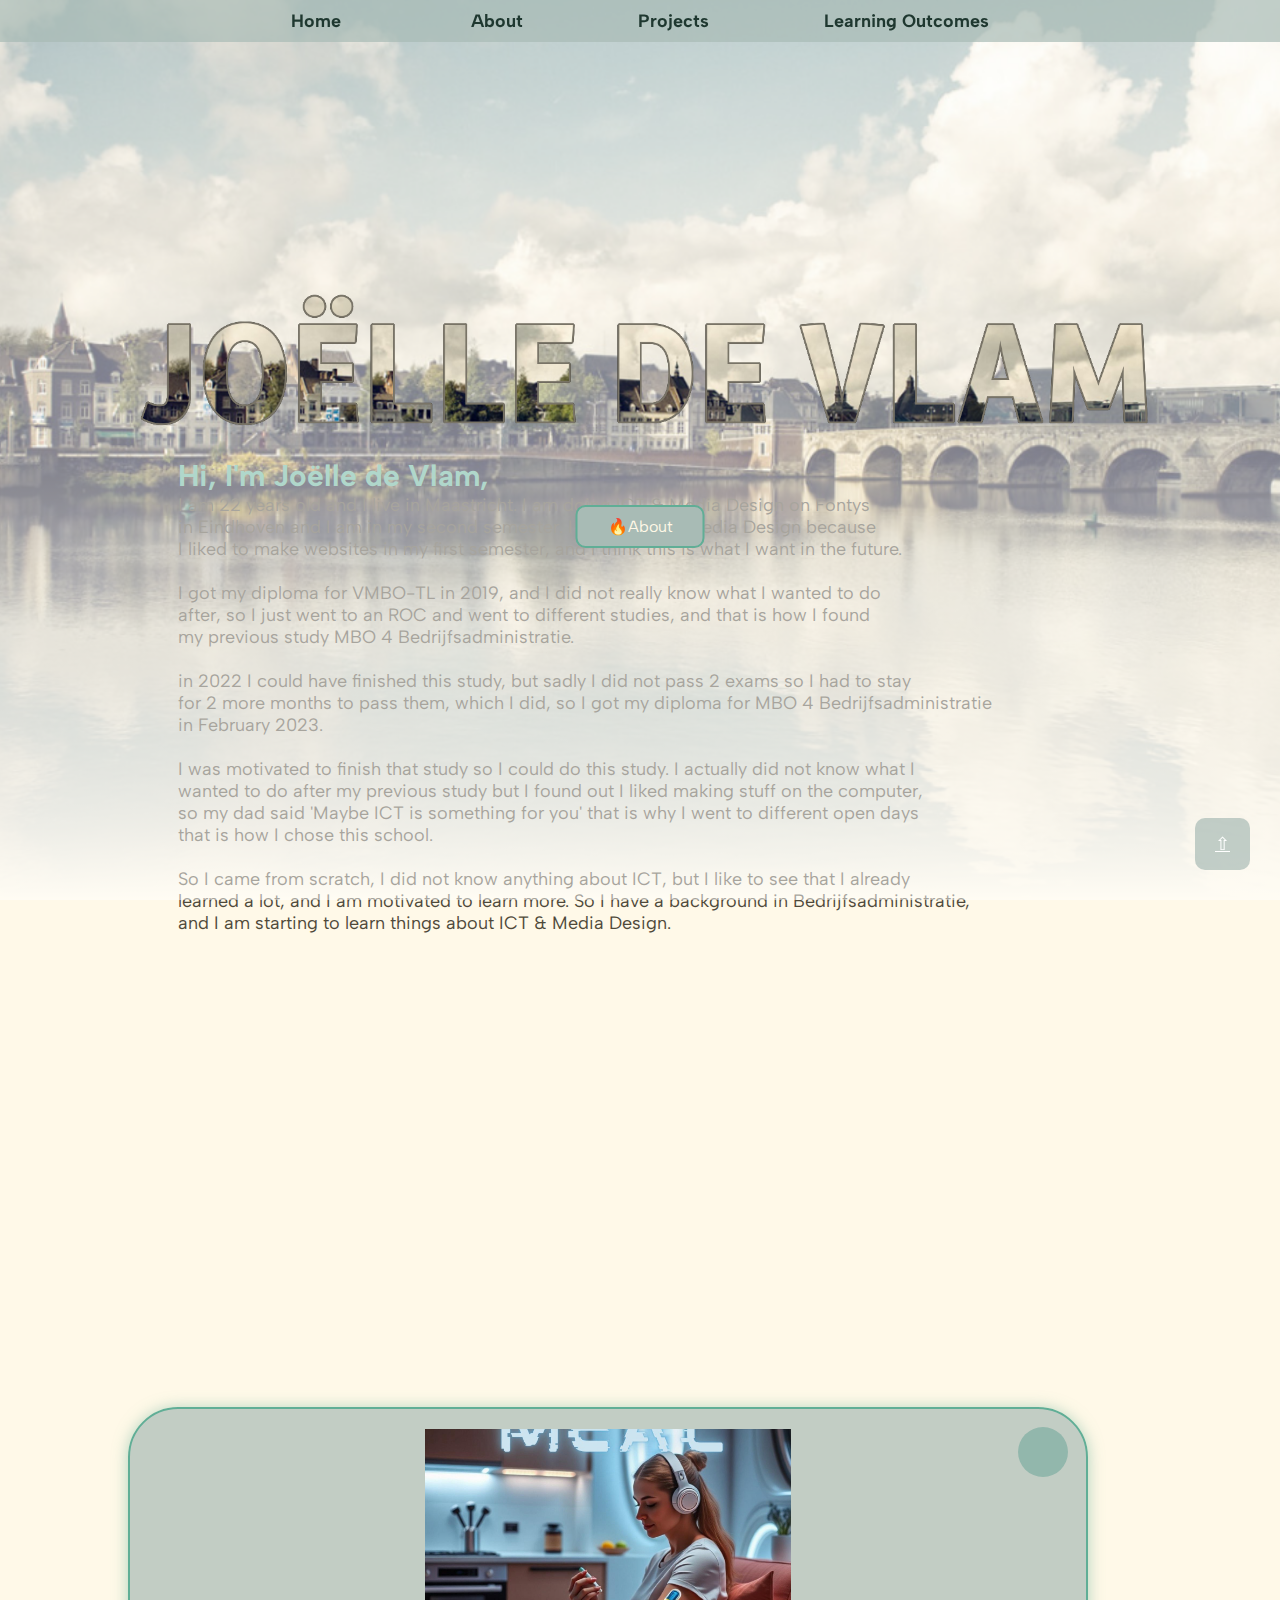
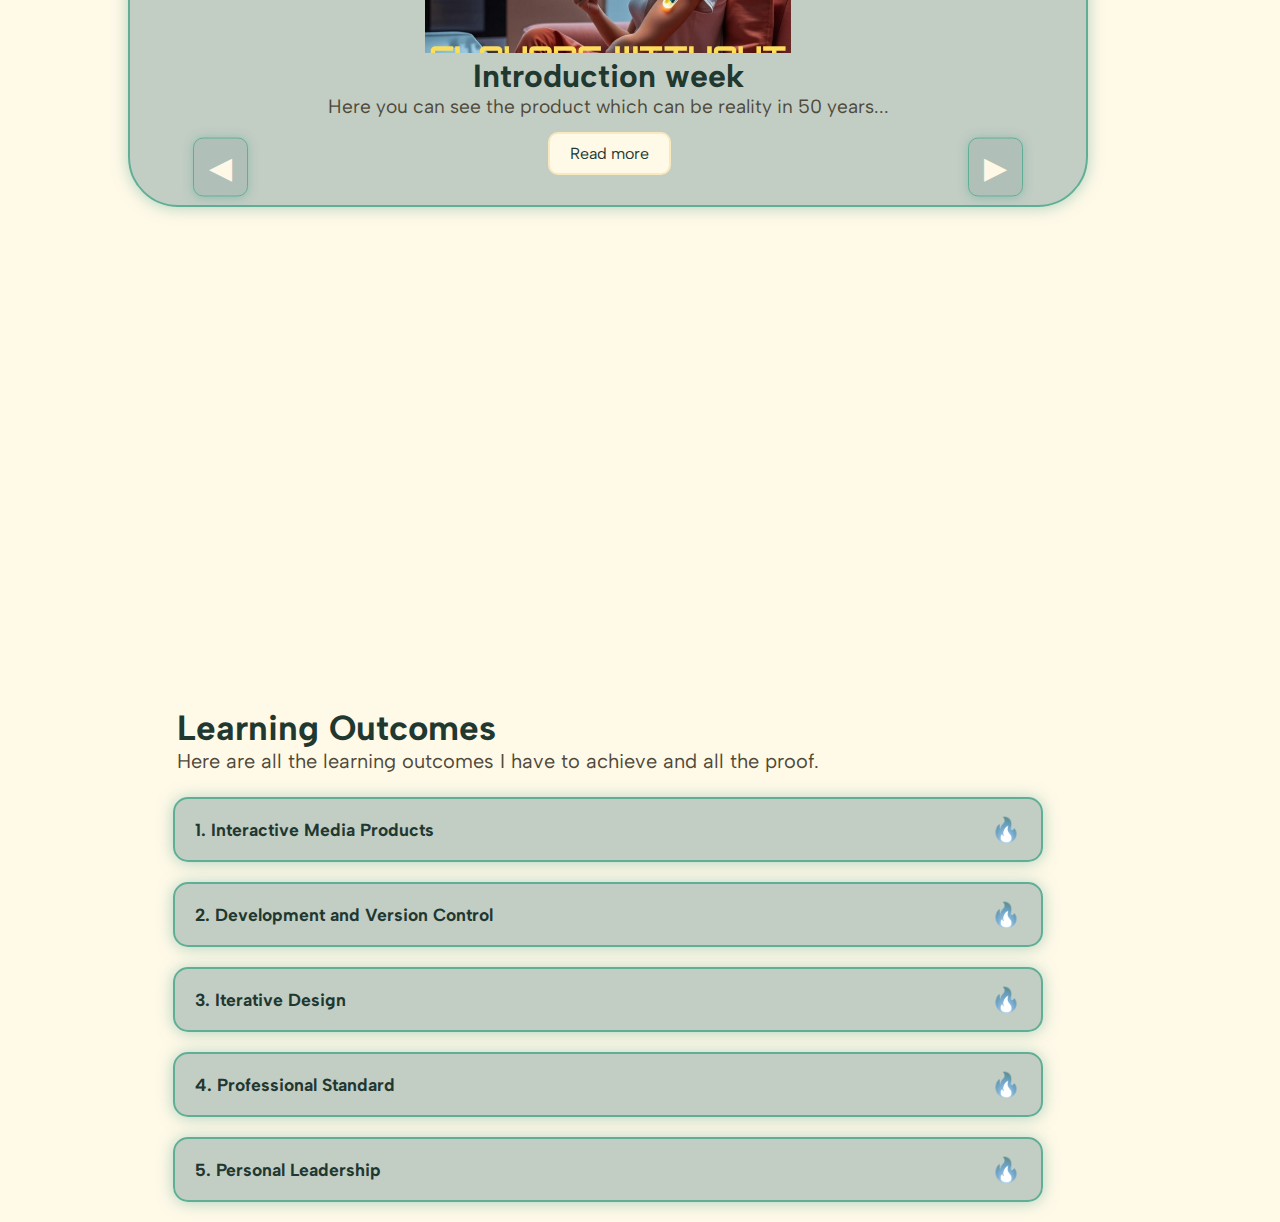
==== index.html @ 77ba51bf "Added comments in css, added an easter egg and changed the design." ====
<!DOCTYPE html>
<html lang="en">
<head>
    <meta charset="UTF-8">
    <meta name="viewport" content="width=device-width, initial-scale=1.0">
    <title>Portfolio</title>
    <link rel="icon" href="/images/LogoIcoon.png" type="logo">
    <link rel="stylesheet" href="/CSS/styles.css">
    <link href="https://fonts.googleapis.com/css2?family=Albert+Sans:wght@400;700&display=swap" rel="stylesheet">
</head>
<body>
    <nav class="navbar">
        <ul>
            <li><a href="#">Home</a></li>
            <li><a href="#About">About</a></li>
                <a href="#Projects">Projects</a></li>
            <li><a href="#LearningOutcomes">Learning Outcomes</a></li>
        </ul>
    </nav>
    <section class="landing-image">
        <div class="overlay"></div>
        <img class="overlay-image" src="/images/MaastrichtNaam.png" alt="Overlay Image" usemap="#image-map">
        <a href="#About" class="about-button">🔥About</a>
    
        <!-- Definieer een map voor de klikbare gebieden op de afbeelding -->
        <map name="image-map">
            <!-- Stel het gebied in dat je klikbaar wilt maken (bijvoorbeeld 1/3 van de afbeelding) -->
            <area shape="rect" coords="1070,305,722,405" href="easteregg.html" alt="Klik hier" title="Klik om naar de nieuwe pagina te gaan">
        </map>

    </section>
    <div class="width-page">
    <section class="about" id="About">
        <h1>Hi, I'm Joëlle de Vlam,</h1>
        <p>I am 22 years old and I live in Maastricht. I am doing ICT & Media Design on Fontys<br> 
            in Eindhoven and I am in my second semester. I chose ICT & Media Design because <br>I liked to make websites in my 
            first semester, and I think this is what I want in the future.<br><br> I got my diploma for VMBO-TL in 2019, and I did 
            not really know what I wanted to do<br> after, so I just went to an ROC and went to different studies, and that is 
            how I found<br>my previous study MBO 4 Bedrijfsadministratie.<br><br> in 2022 I could have finished this study, but sadly I 
            did not pass 2 exams so I had to stay <br>for 2 more months to pass them, which I did, so I got my diploma for 
            MBO 4 Bedrijfsadministratie <br>in February 2023.<br><br> I was motivated to finish that study so I could do this study. 
            I actually did not know what I<br> wanted to do after my previous study but I found out I liked making stuff on 
            the computer,<br> so my dad said 'Maybe ICT is something for you' that is why I went to different open days <br> 
            that is how I chose this school.<br><br> So I came from scratch, I did not know anything about ICT, but I like to see 
            that I already <br>learned a lot, and I am motivated to learn more. So I have a background in Bedrijfsadministratie,<br> 
             and I am starting to learn things about ICT & Media Design.</p>
    </section>
    <div class="project-container" id="Projects">
        <div class="circle-loader"></div>

            <button class="arrow left-arrow">&#9664;</button>
            <button class="arrow right-arrow">&#9654;</button>

        <div class="project" id="project1">
            <img src="/images/Introweek1.jpeg" alt="Introweek" style="width: 40%;">
            <h2>Introduction week</h2>
            <p>Here you can see the product which can be reality in 50 years...<br><br></p>
            <a href="/projects/project0.html" class="read-more">Read more</a>
        </div>  

        <div class="project" id="project2">
            <img src="/images/Veneman&deGrootLogo2.png" alt="Branding" style="width: 45%;">

            <h2>Project 1: Branding</h2>
            <p>Here is everything about the branding for Veneman & de Groot...<br><br></p>
            <a href="/projects/project1.html" class="read-more">Read more</a>
        </div>

        <div class="project" id="project3">
            <img src="/images/zekur.png" alt="Fix that UX" style="width: 40%;">
            <h2>Project 2: Fix that UX</h2>
            <p>Here is everything about the redesign of the ZEKUR. website...<br><br></p>
            <a href="/projects/project2.html" class="read-more">Read more</a>
        </div>

        <div class="project" id="project4">
            <img src="/images/zekur.png" alt="Development" style="width: 40%;">
            <h2>Project 3: Development</h2>
            <p>Here is everything about the development of the redesign of the ZEKUR. website...<br><br></p>
            <a href="/projects/project3.html" class="read-more">Read more</a>
        </div>

        <div class="project" id="project5">
            <img src="project-x.jpg" alt="Project X">
            <h2>Project 4: Project X</h2>
            <p>Insert project description here...<br><br></p>
            <a href="/projects/project4.html" class="read-more">Read more</a>
        </div>

        <div class="project" id="project6">
            <img src="/images/MaastrichtNaam2.png" alt="Portfolio Design" style="width: 80%; height: auto;">
            <h2><br>Portfolio Design</h2>
            <p>Here you can see all my choices for the design of my Portfolio...<br><br></p>
            <a href="/projects/Portfoliodesign.html" class="read-more">Read more</a>
        </div> 
    </div>

    <div class="LO" id="LearningOutcomes">
        <h2>Learning Outcomes</h2>
        <p>Here are all the learning outcomes I have to achieve and all the proof.<br><br></p></div>

        <div class="outcomes-wrapper">
            <a href="/lo/outcome1.html" class="outcome-link">
                <div class="outcome-container" id="outcome1">
                    <h3>1. Interactive Media Products</h3>
                </div>
            </a>

            <a href="/lo/outcome2.html" class="outcome-link">
                <div class="outcome-container" id="outcome2">
                    <h3>2. Development and Version Control</h3>
                </div>
            </a>

            <a href="/lo/outcome3.html" class="outcome-link">
                <div class="outcome-container" id="outcome3">
                    <h3>3. Iterative Design</h3>
                </div>
            </a>

            <a href="/lo/outcome4.html" class="outcome-link">
                <div class="outcome-container" id="outcome4">
                    <h3>4. Professional Standard</h3>
                </div>
            </a>

            <a href="/lo/outcome5.html" class="outcome-link">
                <div class="outcome-container" id="outcome5">
                    <h3>5. Personal Leadership</h3>
                </div>
            </a>
        </div>
    </div>
</div>

    <a href="#" id="scrollToTopButton" title="Naar Boven">&#8679;</a>

    <script src="/JS/script.js"></script>
</body>
</html>
---- CSS/styles.css ----
* {
    margin: 0;
    padding: 0;
    box-sizing: border-box;
    font-family: 'Albert Sans', sans-serif; 

}

body, html {
    height: 100%;
    scroll-behavior: smooth;
    background-color: #fff9e8;
}

/* breedte van de pagina onder de landing image */
.width-page{
    position: absolute;
    top: 850px;
    left: 25%;
    transform: translate(-20%, -20%);
}

/* Navigatie balk design */
.navbar {
    background-color: rgba(168, 187, 181, 0.7);
    justify-content: space-evenly;
    align-items: center;
    padding: 10px 0;
    position: fixed;
    width: 100%;
    z-index: 1000;
}

.navbar ul {
    list-style-type: none;
    display: flex;
    justify-content: center;
    align-items: center;
}

.navbar li {
    margin: 0 15px;
}

.navbar a {
    color: #1f3830;
    margin-left: 50px;
    margin-right: 50px;
    text-decoration: none;
    font-family: 'Albert Sans', sans-serif;
    font-size: 18px;
    font-weight: bold;
    display: inline-block;
    position: relative;
    transition: transform 0.3s, color 0.3s, box-shadow 0.3s ease-in-out;
}

.navbar a:hover {
    text-decoration: underline;
    color: #fff8e6;
    text-shadow: 0 0 8px rgba(96, 174, 150, 1);
}

.navbar a:focus, .navbar a:active {
    text-shadow: 0 0 20px 4px rgba(255, 165, 0, 0.8);
    outline: none;
}

.navbar a::after {
    content: '🔥';
    position: absolute;
    right: -30px;
    top: 50%;
    transform: translateY(-50%);
    font-size: 1.2em;
    color: #fff8e6;
    opacity: 0;
    transition: opacity 0.3s, transform 0.3s ease-in-out;
    filter: hue-rotate(180deg) saturate(0.3) brightness(1.2);
}

.navbar a:hover::after {
    opacity: 1; 
    transform: translateX(5px) translateY(-50%) scale(1.3);
}


.navbar a:active {
    transform: scale(1.05);
    color: #fae9bc;
}

/* Landing page design */
.landing-image {
    background-image: linear-gradient(to bottom, rgba(255, 255, 255, 0) 50%, #fff9e8 100%), url('/images/Maastricht.png');
    height: 100vh;
    background-position: center;
    background-size: cover;
    position: relative;
    display: flex;
    flex-direction: column;
    justify-content: center;
    align-items: center;
}

.overlay {
    position: absolute;
    top: 0;
    left: 0;
    right: 0;
    bottom: 0;
    background-color: rgba(255, 255, 255, 0.5);
    z-index: 1;
}

.overlay-image {
    position: relative;
    z-index: 2;
    width: 90%;
    height: auto;
    object-fit: cover;
    top: -0.2%;
    left: 0.3%;
}

.about-button {
    position: absolute;
    top: 55%;
    left: 50%;
    transform: translateX(-50%);
    z-index: 2;
    margin-top: 10px;
    padding: 10px 30px;
    background-color: #A8BBB5;
    color: #fff8e6;
    text-decoration: none;
    border-radius: 10px;
    border: 2px solid #60ae96;
    font-size: 16px;
    transition: background-color 0.3s;

}

.about-button:hover {
    background-color: #60ae96;
    box-shadow: 0 0 20px 4px rgba(96, 174, 150, 0.7);
    transform: translateX(-50%) scale(1.05);
}

.about-button:active {
    animation: flame 0.3s ease-out;
}


@keyframes flame {
    0% {
        transform: translateX(-50%) scale(1.1);
        box-shadow: 0 0 20px 4px rgba(255, 165, 0, 0.8);
    }
    50% {
        transform: translateX(-50%) scale(1.05);
        box-shadow: 0 0 20px 4px rgba(255, 165, 0, 0.6);
    }
    100% {
        transform: translateX(-50%) scale(1.05);
        box-shadow: 0 0 20px 4px rgba(96, 174, 150, 0.7);
    }
}

/* About tekst design */
.about {
    margin-top: 50px;
    padding: 50px;
    min-height: 100vh;
    text-align: left;
    font-size: 15px;
    margin-bottom: 100px;
}

/* Project container design */
.project-container {
    display: flex;
    justify-content: left;
    align-items: center;
    height: 100vh;
    position: relative;
    flex-direction: column;
    gap: 20px;
    scroll-margin-top: 100px;
}

.project {
    display: none;
    text-align: center;
    background-color: rgba(168, 187, 181, 0.7); 
    border: 2px solid rgba(96, 174, 150, 1);
    border-radius: 50px;
    box-shadow: 0 1px 15px rgba(96, 174, 150, 0.5); 
    padding: 20px;
    transition: transform 0.3s;
    height: 400px;
    overflow: hidden;
    position: relative;
    z-index: 10;
}
h1{ 
    color: #60ae96;
    font-size: 2em;
}

h2 {
    font-size: 2em;
color: #1f3830;
}

h3 {
    font-size: 1.1em;
    color: #1f3830;
}
p {
    font-size: 1.2em;
    color: #4f493a;
}

.read-more {
    text-decoration: none;
    color: #1f3830;
    background-color: #fff9e8;
    border: 2px solid #fae9bc;
    padding: 10px 20px;
    border-radius: 10px;
    display: inline-block;
    transition: background-color 0.3s;
    position: absolute; 
    bottom: 30px;
    left: 50%;
    margin-left: -60px;
}

.read-more:hover {
    background-color: #fae9bc;
    box-shadow: 0 0 20px 4px rgba(96, 174, 150, 0.7);
    transform: scale(1.05);
}

.read-more:active {
    animation: flame 0.3s ease-out;
}

@keyframes flame {
    0% {
        transform: scale(1.1);
        box-shadow: 0 0 20px 4px rgba(255, 165, 0, 0.8);
    }
    50% {
        transform: scale(1);
        box-shadow: 0 0 20px 4px rgba(255, 165, 0, 0.6);
    }
    100% {
        transform: scale(1.05);
        box-shadow: 0 0 20px 4px rgba(96, 174, 150, 0.7);
    }
}

.circle-loader {
    position: absolute;
    top: 20px;
    right: 20px;
    width: 50px;
    height: 50px;
    border-radius: 50%;
    background-color: rgba(96, 174, 150, 1);
    animation: fade-out 5s linear forwards;
    opacity: 1;
    z-index: 10;
}

@keyframes fade-out {
    0% {
        opacity: 1; 
    }
    100% {
        opacity: 0;
    }
}

/* Outcome knoppen design design */
.outcome-container {
    display: flex;
    flex-direction: row;
    align-items: center;
    justify-content: space-between;
    padding: 20px;
    margin-bottom: 20px; 
    margin-left: 45px ;
    margin-right: 45px;
    background-color: rgba(168, 187, 181, 0.7); 
    border: 2px solid rgba(96, 174, 150, 1);
    border-radius: 15px; 
    box-shadow: 0 1px 15px rgba(96, 174, 150, 0.5); 
    min-width: 550px;
    overflow: hidden;
    position: relative;
    transition: transform 0.3s;
}

.outcome-container::after {
    content: '🔥';
    font-size: 1.5em;
    color: #fff8e6;
    position: absolute;
    right: 20px;
    transition: transform 0.3s ease-in-out;
    filter: hue-rotate(180deg) saturate(0.3) brightness(1.2);
}

.outcome-container:hover::after {
    transform: translateX(5px);
}
  
.outcomes-wrapper {
    flex-direction: column;
    width: 100%; 
    gap: 20px; 
}

.outcome-link, .outcome-link h3 {
    color: #1f3830;
    text-decoration: none;
}

.outcome-container:hover {
    box-shadow: 0 5px 15px rgba(168, 187, 181, 0.7);
    background-color: rgba(168, 187, 181, 1);
    transition: box-shadow, background-color 0.3s ease-in-out;
    transform: scale(1.03);

}

.outcome-link {
    display: block;
    text-decoration: none;
}

.LO{
    margin-left: 49px;
}

.LO h2 {
    font-size: 35px;
}

.LO p {
    font-size: 20px;
}

/* Scroll button design */
#scrollToTopButton {
    position: fixed;
    bottom: 30px;
    right: 30px;
    z-index: 100000;
    border: none;
    outline: none;
    background: rgba(168, 187, 181, 0.7);
    color: #fff;
    cursor: pointer;
    padding: 15px 20px;
    border-radius: 10px;
    font-size: 18px;
}

#scrollToTopButton:hover {
    background: rgba(168, 187, 181, 1);
    transition: 0.3s ease-in-out;
    box-shadow: 0 5px 20px rgba(168, 187, 181, 0.7);
}

/* Arrow bij projecten design */
.arrow {
    position: absolute;
    margin-left: 45px;
    margin-right: 45px;
    top: 40%;
    transform: translateY(-50%);
    background-color: rgba(168, 187, 181, 0.7);
    color: #fff8e6;
    border: none;
    border-radius: 10px;
    border: 1.9px solid rgba(96, 174, 150, 1);
    padding: 10px 15px;
    font-size: 30px;
    cursor: pointer;
    box-shadow: 0 1px 10px rgba(96, 174, 150, 0.5);
    transition: background-color 0.3s ease, box-shadow 0.3s ease;
    z-index: 100;
    box-sizing: border-box;
}

.arrow:hover {
    background-color: rgba(168, 187, 181, 1);
    box-shadow: 0 5px 15px rgba(168, 187, 181, 0.7);
}

.arrow:active {
    animation: flame 0.3s ease-out, grow 0.2s ease;
}

@keyframes flame {
    0% {
        box-shadow: 0 0 20px 4px rgba(255, 165, 0, 0.8);
    }
    50% {
        box-shadow: 0 0 25px 6px rgba(255, 165, 0, 0.6);
    }
    100% {
        box-shadow: 0 1px 10px rgba(96, 174, 150, 0.5);
    }
}

.left-arrow {
    left: 20px;
}

.right-arrow {
    right: 20px;
}

/* Project pagina's design */
.projectpage {
    padding-right: 350px;
    padding-left: 50px;
    padding-bottom: 50px;
}

.projectpage h2 {
    font-size: 1.7em;
}

.projectpage a {
    color: rgba(168, 187, 181, 1);
    text-decoration: none;
    font-weight: bold;
    font-size: 1.2em;
}


.projectpage a:hover {
    color: #417464;
}

/* Scrollbar design */
::-webkit-scrollbar {
    width: 15px;
    height: 15px;
}


::-webkit-scrollbar-thumb {
    background: linear-gradient(180deg, #fae9bc, #A8BBB5, #fff8e6); 
    border-radius: 10px;
    border: 3px solid #f1f1f1;
    box-shadow: 0px 0px 5px rgba(168, 187, 181, 0.5);
}


::-webkit-scrollbar-track {
    background: #f1f1f1;
}


::-webkit-scrollbar-thumb:hover {
    background: linear-gradient(180deg, #fff9e8, #fae9bc, #A8BBB5);
    box-shadow: 0px 0px 8px rgba(168, 187, 181, 0.7);
}

/* Bullets design */
ul.custom-bullets li {
    list-style-type: none;
    padding-left: 25px;
    position: relative;
}

ul.custom-bullets li::before {
    content: '🔥';
    position: absolute;
    left: 0;
    color: #fae9bc;
    font-size: 18px;
    filter: hue-rotate(180deg) saturate(0.3) brightness(1.2)
}

/* Easter egg pagina design */
.easteregg{
    background-color: rgb(255, 145, 145);
}

.flame {
    text-align: center;
    font-size: 2em;
    height: 100vh;
    display: flex;
    justify-content: center;
    align-items: center;  
}

.flame h1{
    color: #ffbd5b;
    animation: pulse 2s infinite;
    text-shadow: 0px 0px 10px rgba(255, 0, 0, 0.8),
                 0px 0px 20px rgba(255, 165, 0, 0.6),
                 0px 0px 30px rgba(255, 0, 0, 0.6);
}

@keyframes pulse {
    0% {
        transform: scale(1);
    }
    50% {
        transform: scale(1.3);
    }
    100% {
        transform: scale(1);
    }
}

    .smal-flame1 {
        position: fixed; 
        bottom: 400px; 
        left: 100px;
        font-size: 40px;
        z-index: 1000;
        animation: pulse 1s infinite;
        text-shadow: 0px 0px 10px rgba(255, 0, 0, 0.8),
                     0px 0px 20px rgba(255, 165, 0, 0.6),
                     0px 0px 30px rgba(255, 0, 0, 0.6);
    }

    .smal-flame2 {
        position: fixed; 
        bottom: 370px; 
        left: 750px;
        font-size: 100px;
        z-index: 1000;
        animation: pulse 1.2s infinite;
        text-shadow: 0px 0px 10px rgba(255, 0, 0, 0.8),
                     0px 0px 20px rgba(255, 165, 0, 0.6),
                     0px 0px 30px rgba(255, 0, 0, 0.6);
    }

    .smal-flame3 {
        position: fixed; 
        bottom: 420px; 
        left: 1000px;
        font-size: 60px;
        z-index: 1000;
        animation: pulse 1.3s infinite;
        text-shadow: 0px 0px 10px rgba(255, 0, 0, 0.8),
                     0px 0px 20px rgba(255, 165, 0, 0.6),
                     0px 0px 30px rgba(255, 0, 0, 0.6);
    }

    .smal-flame4 {
        position: fixed; 
        bottom: 200px; 
        left: 1200px;
        font-size: 30px;
        z-index: 1000;
        animation: pulse 1.1s infinite;
        text-shadow: 0px 0px 10px rgba(255, 0, 0, 0.8),
                     0px 0px 20px rgba(255, 165, 0, 0.6),
                     0px 0px 30px rgba(255, 0, 0, 0.6);
    }

    .smal-flame5 {
        position: fixed; 
        bottom: 100px; 
        left: 100px;
        font-size: 80px;
        z-index: 1000;
        animation: pulse 1.4s infinite;
        text-shadow: 0px 0px 10px rgba(255, 0, 0, 0.8),
                     0px 0px 20px rgba(255, 165, 0, 0.6),
                     0px 0px 30px rgba(255, 0, 0, 0.6);
    }

    .smal-flame6 {
        position: fixed; 
        bottom: 80px; 
        left: 700px;
        font-size: 30px;
        z-index: 1000;
        animation: pulse 1.5s infinite;
        text-shadow: 0px 0px 10px rgba(255, 0, 0, 0.8),
                     0px 0px 20px rgba(255, 165, 0, 0.6),
                     0px 0px 30px rgba(255, 0, 0, 0.6);
    }

    .smal-flame7 {
        position: fixed; 
        bottom: 100px; 
        left: 1100px;
        font-size: 50px;
        z-index: 1000;
        animation: pulse 1.6s infinite;
        text-shadow: 0px 0px 10px rgba(255, 0, 0, 0.8),
                     0px 0px 20px rgba(255, 165, 0, 0.6),
                     0px 0px 30px rgba(255, 0, 0, 0.6);
    }

    .smal-flame8 {
        position: fixed; 
        bottom: 180px; 
        left: 400px;
        font-size: 40px;
        z-index: 1000;
        animation: pulse 1.7s infinite;
        text-shadow: 0px 0px 10px rgba(255, 0, 0, 0.8),
                     0px 0px 20px rgba(255, 165, 0, 0.6),
                     0px 0px 30px rgba(255, 0, 0, 0.6);
    }

    .smal-flame9 {
        position: fixed; 
        bottom: 350px; 
        left: 500px;
        font-size: 40px;
        z-index: 1000;
        animation: pulse 1.8s infinite;
        text-shadow: 0px 0px 10px rgba(255, 0, 0, 0.8),
                     0px 0px 20px rgba(255, 165, 0, 0.6),
                     0px 0px 30px rgba(255, 0, 0, 0.6);
    }
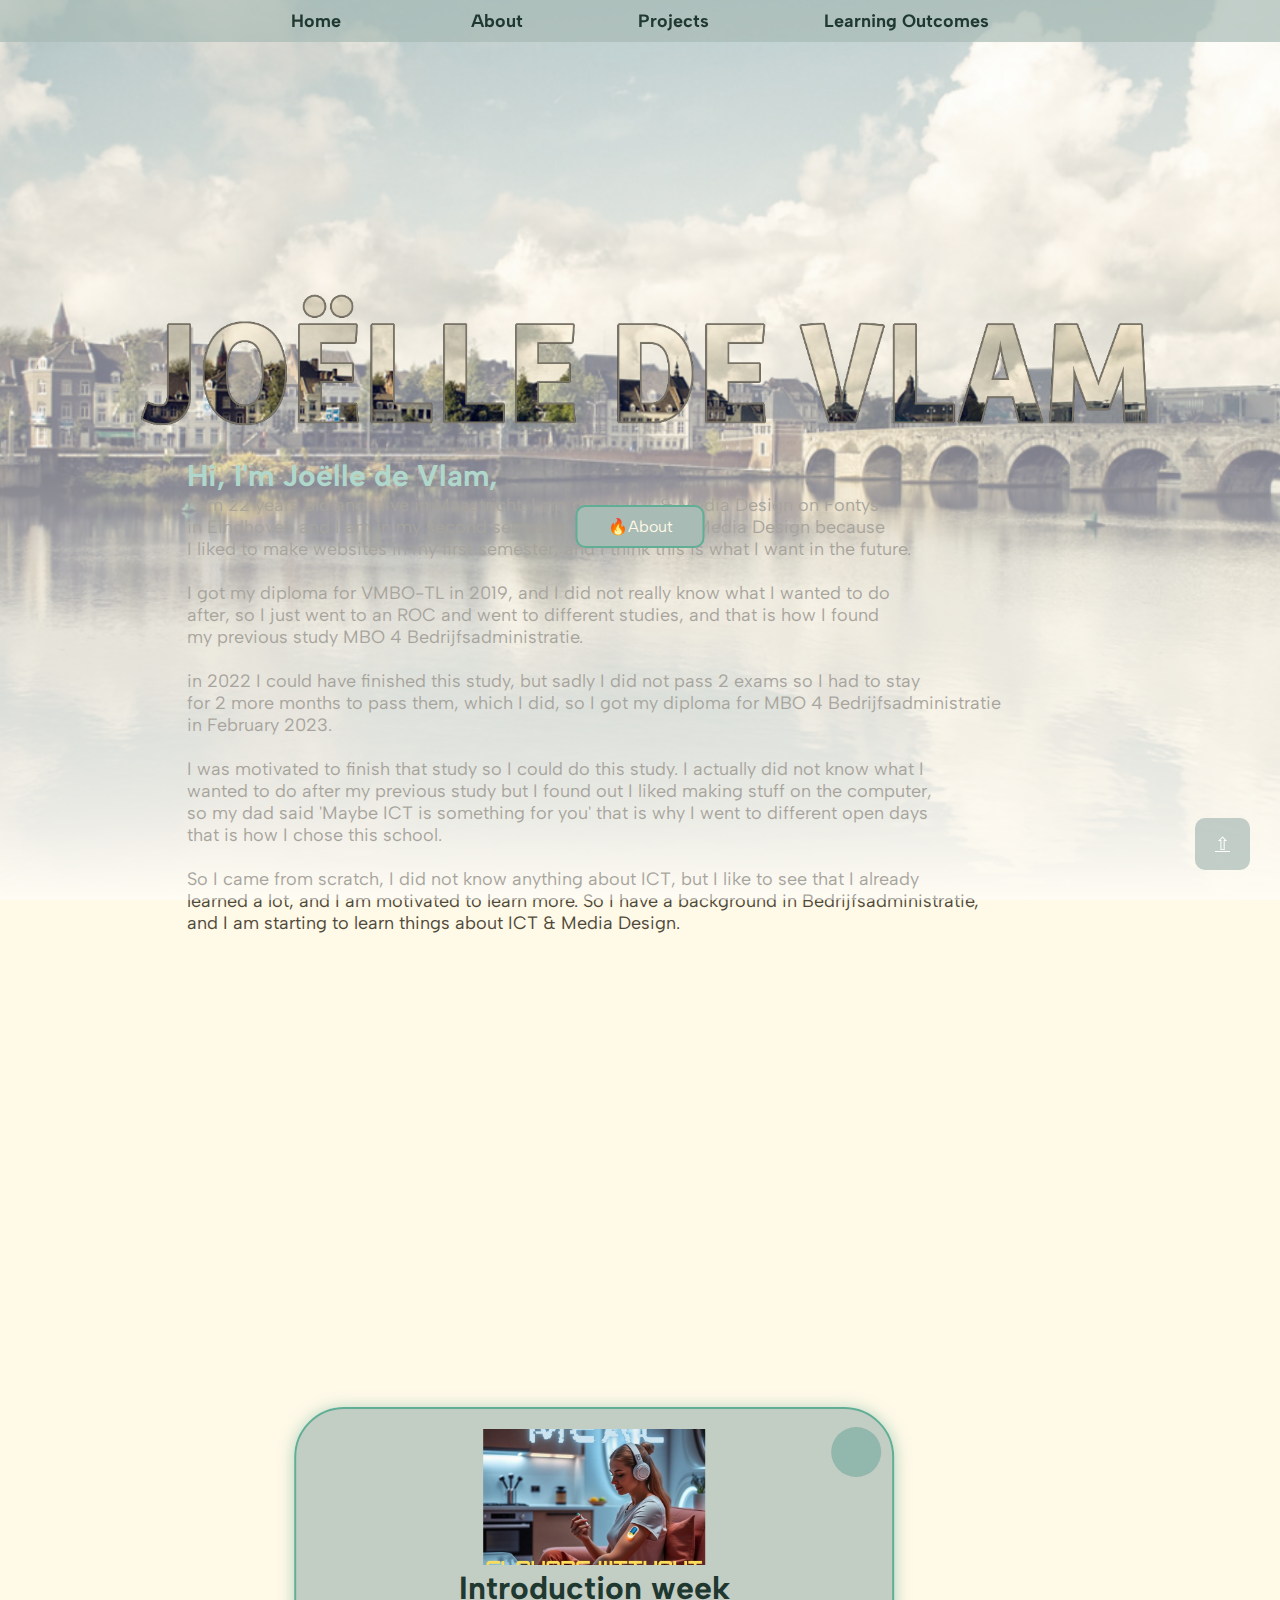
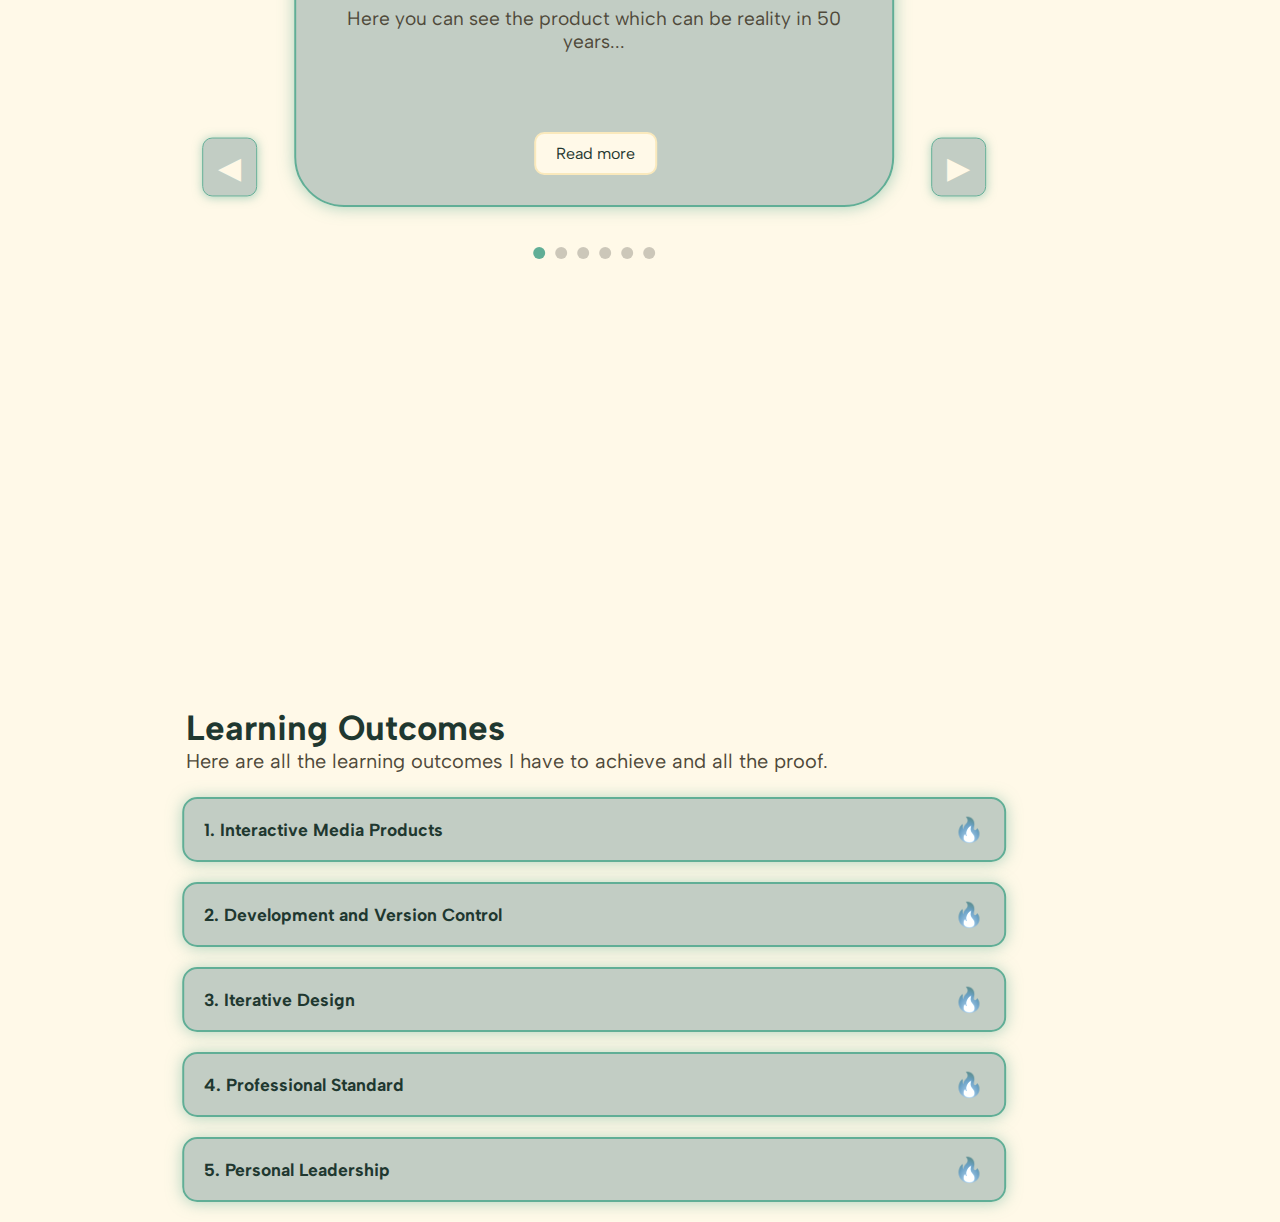
==== commit aa0878e5: "Added dots so you know at which number of project you're looking." ====
--- a/index.html
+++ b/index.html
@@ -93,6 +93,15 @@
             <p>Here you can see all my choices for the design of my Portfolio...<br><br></p>
             <a href="/projects/Portfoliodesign.html" class="read-more">Read more</a>
         </div> 
+
+        <div class="dots">
+            <span class="dot" data-project="1"></span>
+            <span class="dot" data-project="2"></span>
+            <span class="dot" data-project="3"></span>
+            <span class="dot" data-project="4"></span>
+            <span class="dot" data-project="5"></span>
+            <span class="dot" data-project="6"></span>
+        </div>
     </div>
 
     <div class="LO" id="LearningOutcomes">
--- a/CSS/styles.css
+++ b/CSS/styles.css
@@ -199,9 +199,11 @@
     padding: 20px;
     transition: transform 0.3s;
     height: 400px;
+    width: 600px;
     overflow: hidden;
     position: relative;
     z-index: 10;
+    box-sizing: border-box;
 }
 h1{ 
     color: #60ae96;
@@ -265,7 +267,7 @@
 .circle-loader {
     position: absolute;
     top: 20px;
-    right: 20px;
+    right: 170px;
     width: 50px;
     height: 50px;
     border-radius: 50%;
@@ -490,7 +492,28 @@
     filter: hue-rotate(180deg) saturate(0.3) brightness(1.2)
 }
 
-/* Easter egg pagina design */
+/* dots onder de projecten */
+.dots {
+    display: flex;
+    justify-content: center;
+    margin-top: 20px;
+    gap: 10px;
+}
+
+.dot {
+    width: 12px;
+    height: 12px;
+    background-color: rgba(0, 0, 0, 0.2); /* Inactieve stipjes */
+    border-radius: 50%;
+    cursor: pointer;
+    transition: background-color 0.3s;
+}
+
+.dot.active {
+    background-color: rgba(96, 174, 150, 1); /* Actieve stipjes */
+}
+
+/* Easter egg pagina */
 .easteregg{
     background-color: rgb(255, 145, 145);
 }
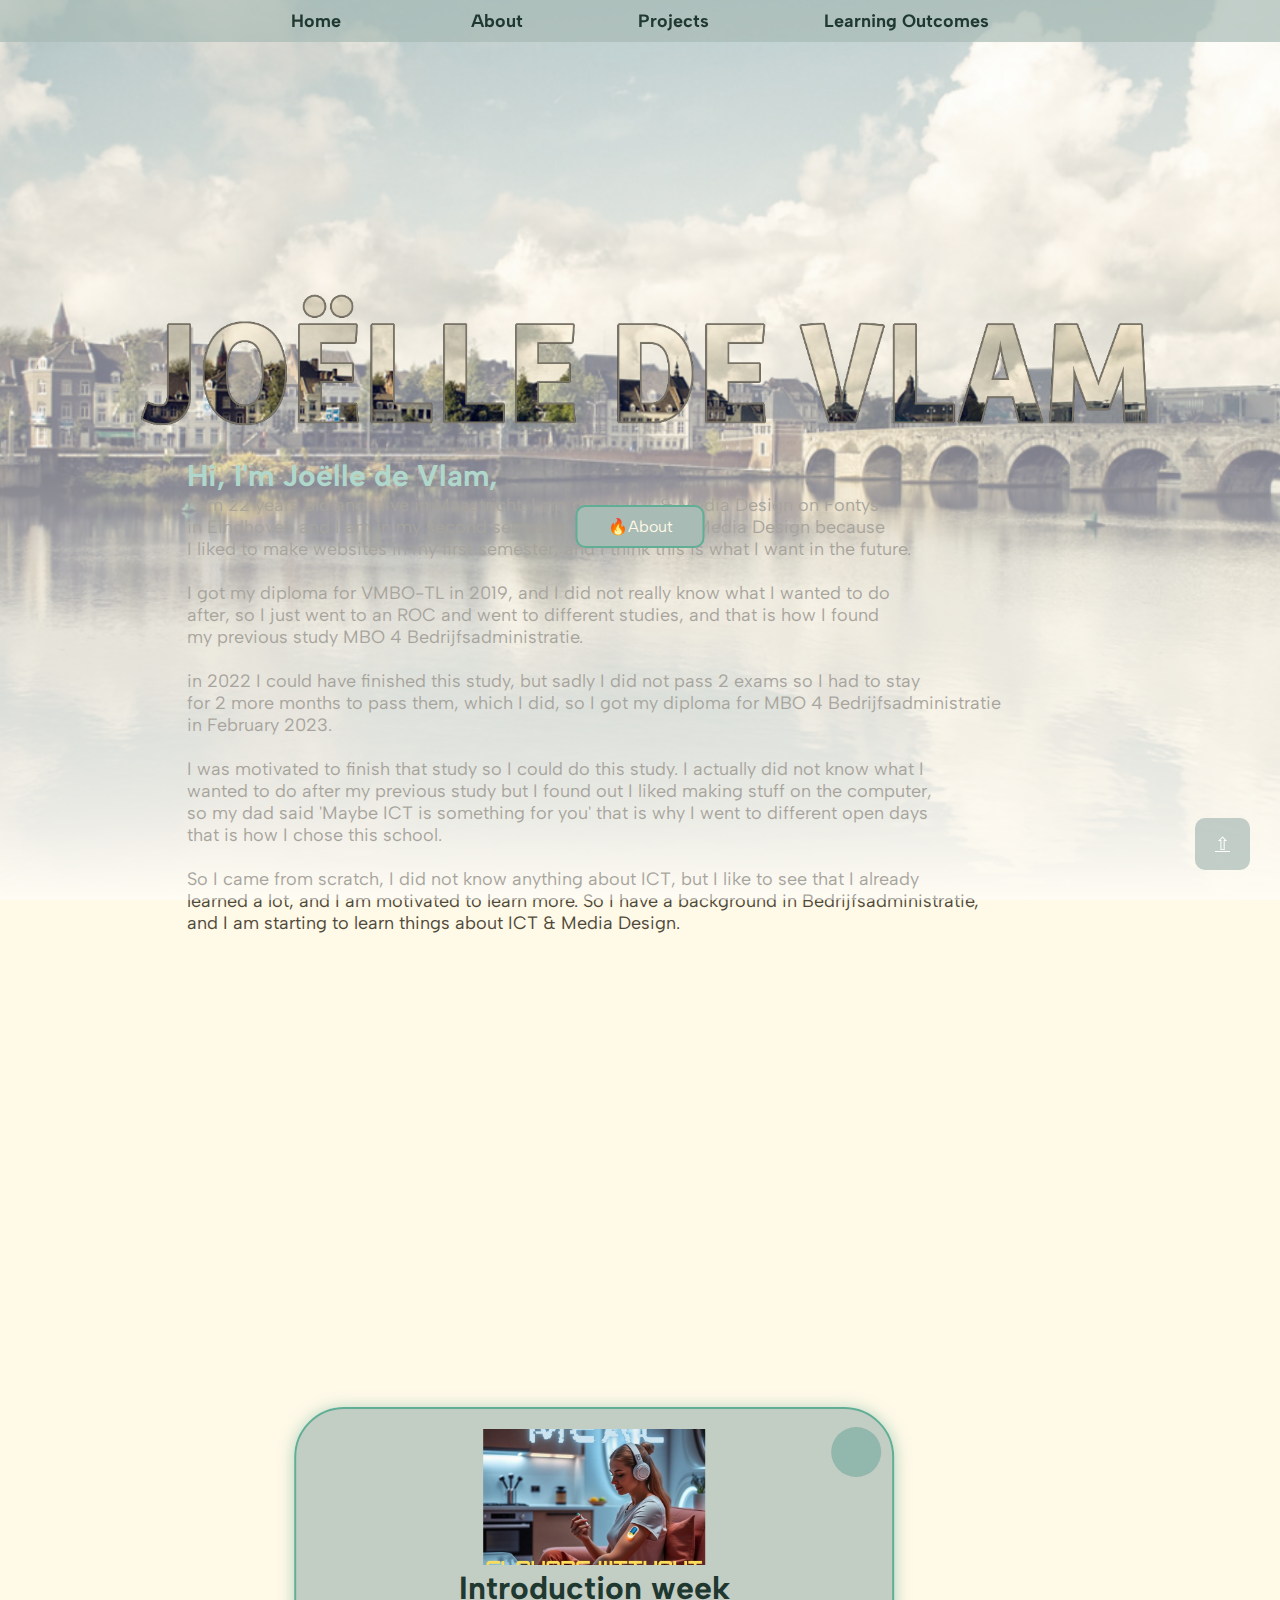
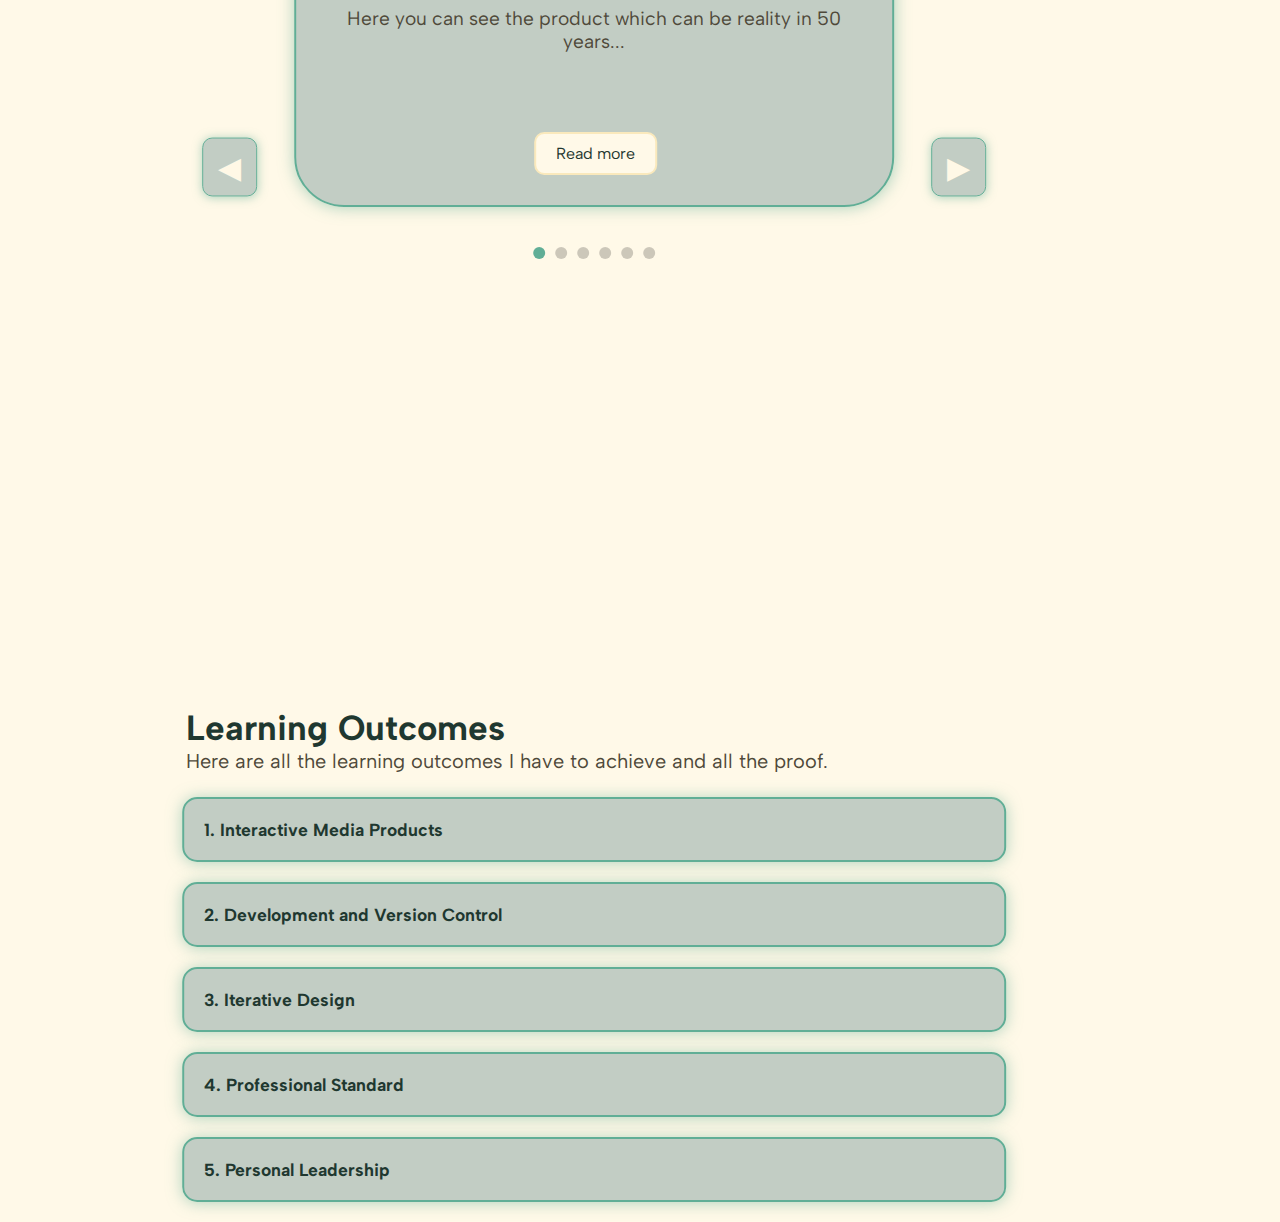
==== commit 04c59ec6: "Changed scroll margin of "about" changed the visability of the flame next to learning outcome button" ====
--- a/index.html
+++ b/index.html
@@ -142,6 +142,7 @@
     </div>
 </div>
 
+
     <a href="#" id="scrollToTopButton" title="Naar Boven">&#8679;</a>
 
     <script src="/JS/script.js"></script>
--- a/CSS/styles.css
+++ b/CSS/styles.css
@@ -186,7 +186,7 @@
     position: relative;
     flex-direction: column;
     gap: 20px;
-    scroll-margin-top: 100px;
+    scroll-margin-top: 80px;
 }
 
 .project {
@@ -312,11 +312,13 @@
     color: #fff8e6;
     position: absolute;
     right: 20px;
+    opacity: 0;
     transition: transform 0.3s ease-in-out;
     filter: hue-rotate(180deg) saturate(0.3) brightness(1.2);
 }
 
 .outcome-container:hover::after {
+    opacity: 1;
     transform: translateX(5px);
 }
   
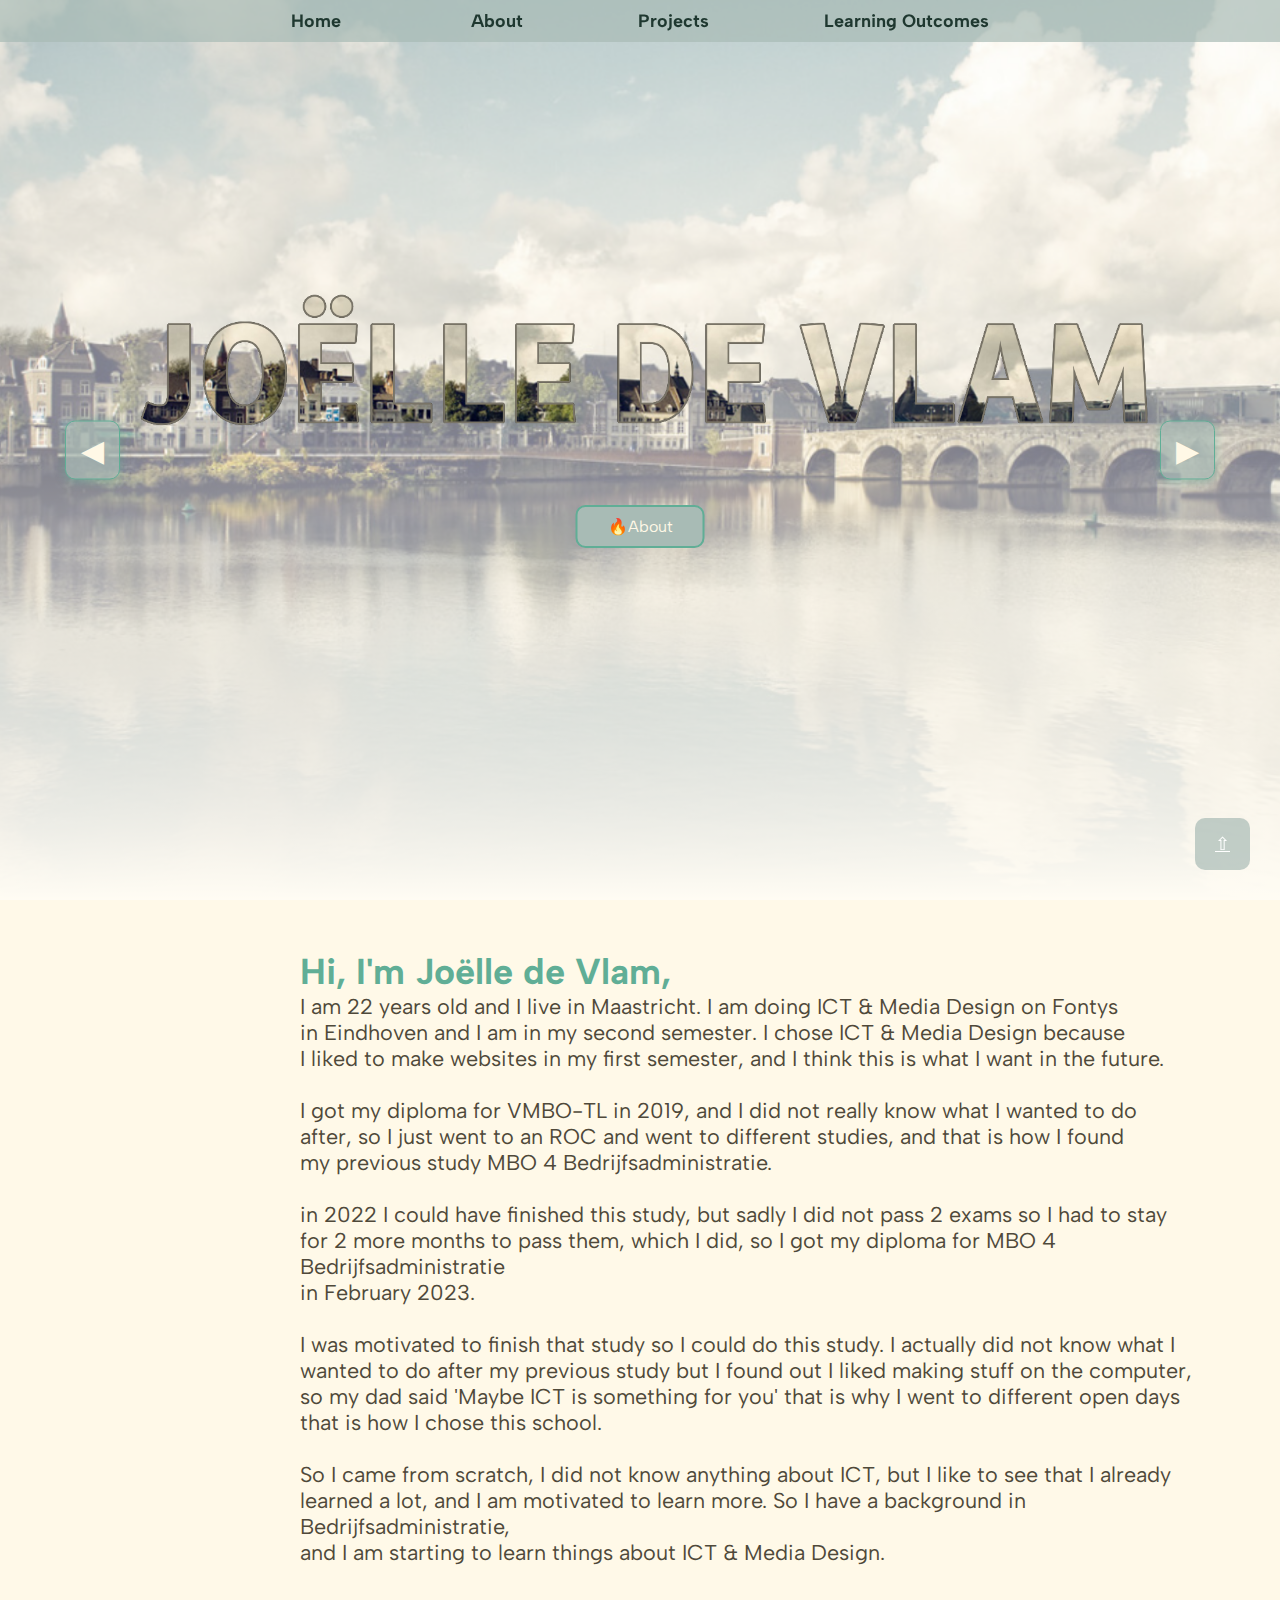
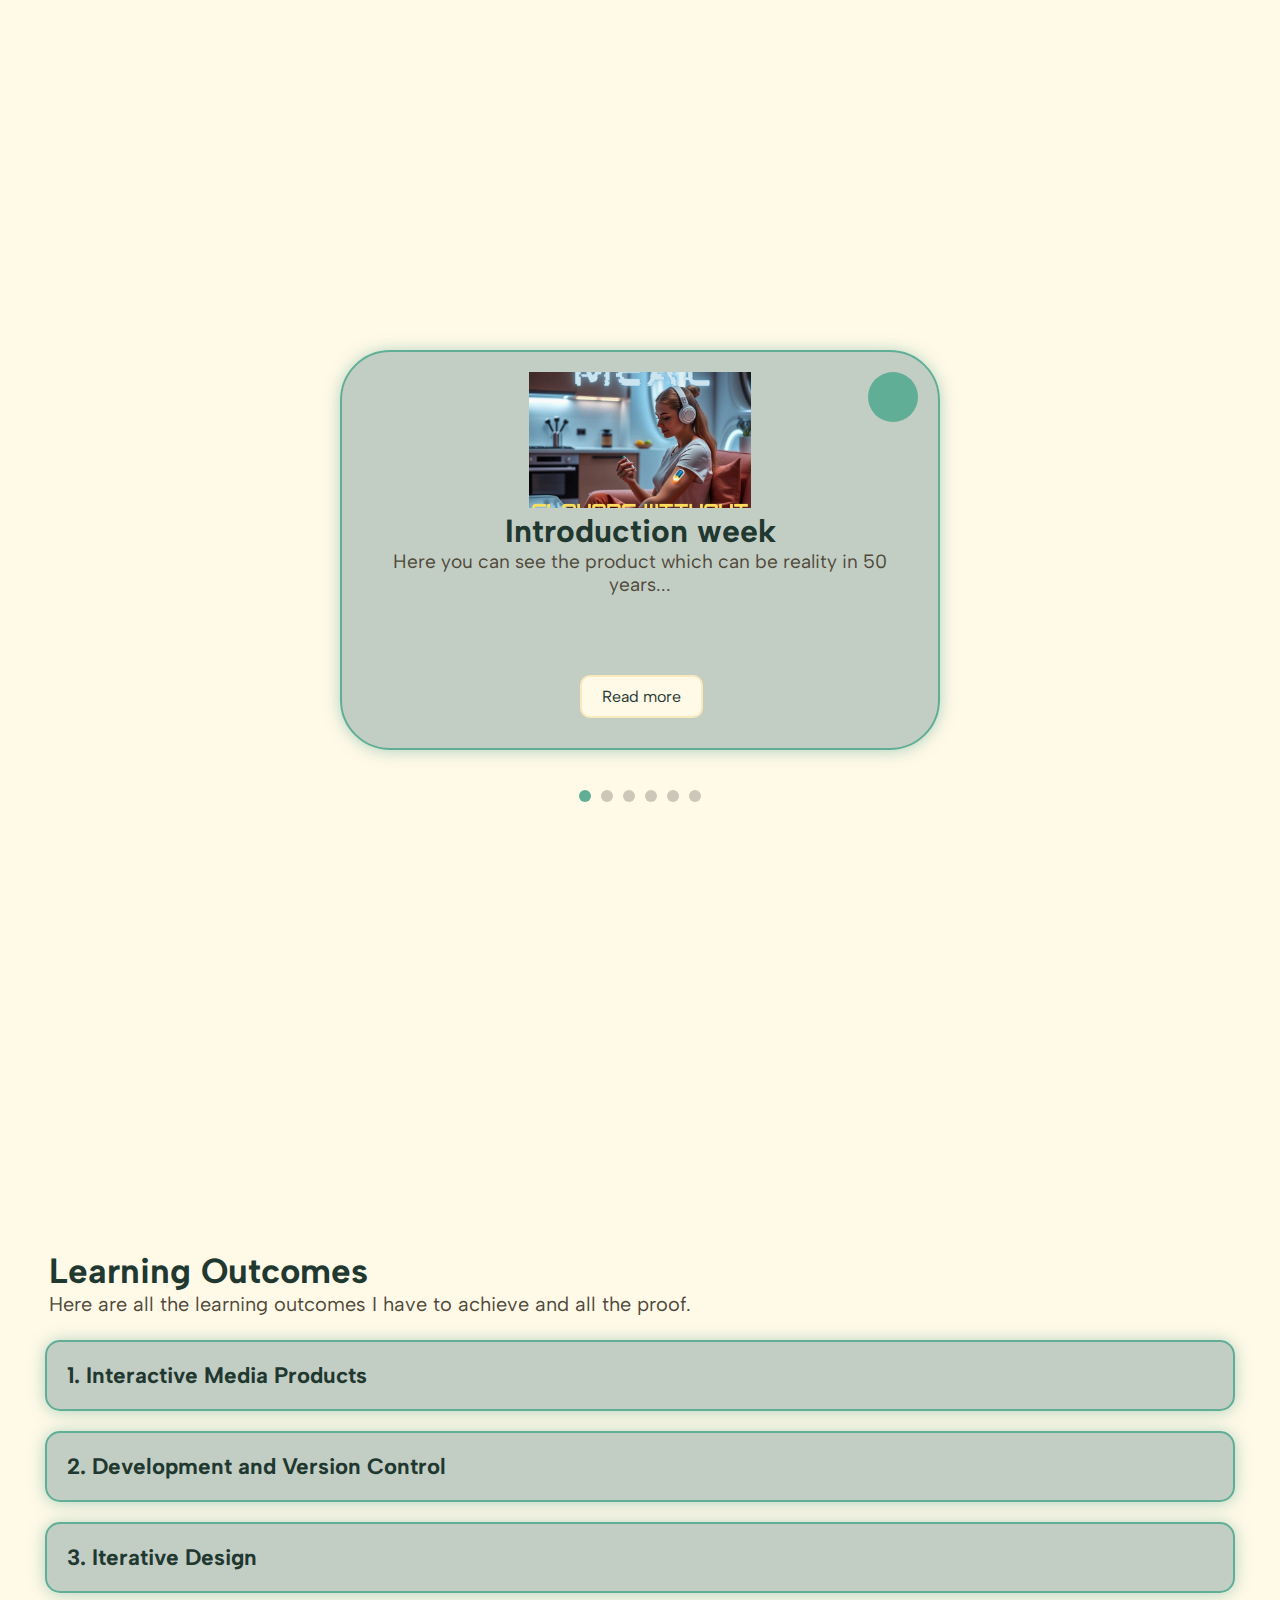
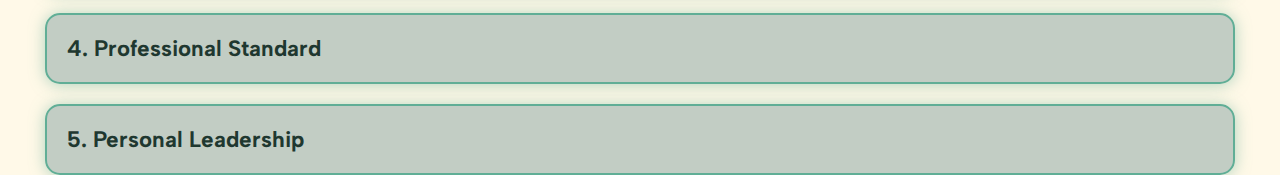
==== commit 56e65dba: "Cirkle placed on right position." ====
--- a/index.html
+++ b/index.html
@@ -29,7 +29,6 @@
         </map>
 
     </section>
-    <div class="width-page">
     <section class="about" id="About">
         <h1>Hi, I'm Joëlle de Vlam,</h1>
         <p>I am 22 years old and I live in Maastricht. I am doing ICT & Media Design on Fontys<br> 
@@ -45,20 +44,20 @@
             that I already <br>learned a lot, and I am motivated to learn more. So I have a background in Bedrijfsadministratie,<br> 
              and I am starting to learn things about ICT & Media Design.</p>
     </section>
-    <div class="project-container" id="Projects">
-        <div class="circle-loader"></div>
-
+    <div class="project-page" id="Projects">
             <button class="arrow left-arrow">&#9664;</button>
             <button class="arrow right-arrow">&#9654;</button>
 
-        <div class="project" id="project1">
+        <div class="project">
+            <div class="circle-loader"></div>
             <img src="/images/Introweek1.jpeg" alt="Introweek" style="width: 40%;">
             <h2>Introduction week</h2>
             <p>Here you can see the product which can be reality in 50 years...<br><br></p>
             <a href="/projects/project0.html" class="read-more">Read more</a>
         </div>  
 
-        <div class="project" id="project2">
+        <div class="project">
+            <div class="circle-loader"></div>
             <img src="/images/Veneman&deGrootLogo2.png" alt="Branding" style="width: 45%;">
 
             <h2>Project 1: Branding</h2>
@@ -66,28 +65,32 @@
             <a href="/projects/project1.html" class="read-more">Read more</a>
         </div>
 
-        <div class="project" id="project3">
+        <div class="project">
+            <div class="circle-loader"></div>
             <img src="/images/zekur.png" alt="Fix that UX" style="width: 40%;">
             <h2>Project 2: Fix that UX</h2>
             <p>Here is everything about the redesign of the ZEKUR. website...<br><br></p>
             <a href="/projects/project2.html" class="read-more">Read more</a>
         </div>
 
-        <div class="project" id="project4">
+        <div class="project">
+            <div class="circle-loader"></div>
             <img src="/images/zekur.png" alt="Development" style="width: 40%;">
             <h2>Project 3: Development</h2>
             <p>Here is everything about the development of the redesign of the ZEKUR. website...<br><br></p>
             <a href="/projects/project3.html" class="read-more">Read more</a>
         </div>
 
-        <div class="project" id="project5">
+        <div class="project">
+            <div class="circle-loader"></div>
             <img src="project-x.jpg" alt="Project X">
             <h2>Project 4: Project X</h2>
             <p>Insert project description here...<br><br></p>
             <a href="/projects/project4.html" class="read-more">Read more</a>
         </div>
 
-        <div class="project" id="project6">
+        <div class="project">
+            <div class="circle-loader"></div>
             <img src="/images/MaastrichtNaam2.png" alt="Portfolio Design" style="width: 80%; height: auto;">
             <h2><br>Portfolio Design</h2>
             <p>Here you can see all my choices for the design of my Portfolio...<br><br></p>
@@ -140,7 +143,7 @@
             </a>
         </div>
     </div>
-</div>
+
 
 
     <a href="#" id="scrollToTopButton" title="Naar Boven">&#8679;</a>
--- a/CSS/styles.css
+++ b/CSS/styles.css
@@ -10,14 +10,6 @@
     height: 100%;
     scroll-behavior: smooth;
     background-color: #fff9e8;
-}
-
-/* breedte van de pagina onder de landing image */
-.width-page{
-    position: absolute;
-    top: 850px;
-    left: 25%;
-    transform: translate(-20%, -20%);
 }
 
 /* Navigatie balk design */
@@ -170,27 +162,51 @@
 /* About tekst design */
 .about {
     margin-top: 50px;
-    padding: 50px;
+    padding-left: 300px;
+    padding-right: 50px;
     min-height: 100vh;
     text-align: left;
-    font-size: 15px;
+    font-size: 18px;
     margin-bottom: 100px;
 }
 
 /* Project container design */
-.project-container {
+.project-page {
     display: flex;
     justify-content: left;
     align-items: center;
     height: 100vh;
-    position: relative;
     flex-direction: column;
     gap: 20px;
     scroll-margin-top: 80px;
 }
 
+.circle-loader {
+    position: absolute;
+    top: 20px;
+    right: 20px;
+    width: 50px;
+    height: 50px;
+    border-radius: 50%;
+    background-color: rgba(96, 174, 150, 1);
+    animation: fade-out 5s linear forwards;
+    opacity: 1;
+}
+
+@keyframes fade-out {
+    0% {
+        opacity: 1; 
+    }
+    100% {
+        opacity: 0;
+    }
+}
+
 .project {
     display: none;
+    justify-content: center;
+    align-items: center;
+    position: relative;
     text-align: center;
     background-color: rgba(168, 187, 181, 0.7); 
     border: 2px solid rgba(96, 174, 150, 1);
@@ -202,7 +218,6 @@
     width: 600px;
     overflow: hidden;
     position: relative;
-    z-index: 10;
     box-sizing: border-box;
 }
 h1{ 
@@ -216,7 +231,7 @@
 }
 
 h3 {
-    font-size: 1.1em;
+    font-size: 1.4em;
     color: #1f3830;
 }
 p {
@@ -264,27 +279,6 @@
     }
 }
 
-.circle-loader {
-    position: absolute;
-    top: 20px;
-    right: 170px;
-    width: 50px;
-    height: 50px;
-    border-radius: 50%;
-    background-color: rgba(96, 174, 150, 1);
-    animation: fade-out 5s linear forwards;
-    opacity: 1;
-    z-index: 10;
-}
-
-@keyframes fade-out {
-    0% {
-        opacity: 1; 
-    }
-    100% {
-        opacity: 0;
-    }
-}
 
 /* Outcome knoppen design design */
 .outcome-container {
@@ -385,7 +379,7 @@
     position: absolute;
     margin-left: 45px;
     margin-right: 45px;
-    top: 40%;
+    top: 50%;
     transform: translateY(-50%);
     background-color: rgba(168, 187, 181, 0.7);
     color: #fff8e6;
@@ -432,9 +426,10 @@
 
 /* Project pagina's design */
 .projectpage {
-    padding-right: 350px;
-    padding-left: 50px;
-    padding-bottom: 50px;
+    position: absolute;
+    top: 320px;
+    left: 350px;
+    transform: translate(-20%, -20%);
 }
 
 .projectpage h2 {
@@ -656,5 +651,3 @@
                      0px 0px 20px rgba(255, 165, 0, 0.6),
                      0px 0px 30px rgba(255, 0, 0, 0.6);
     }
-
-    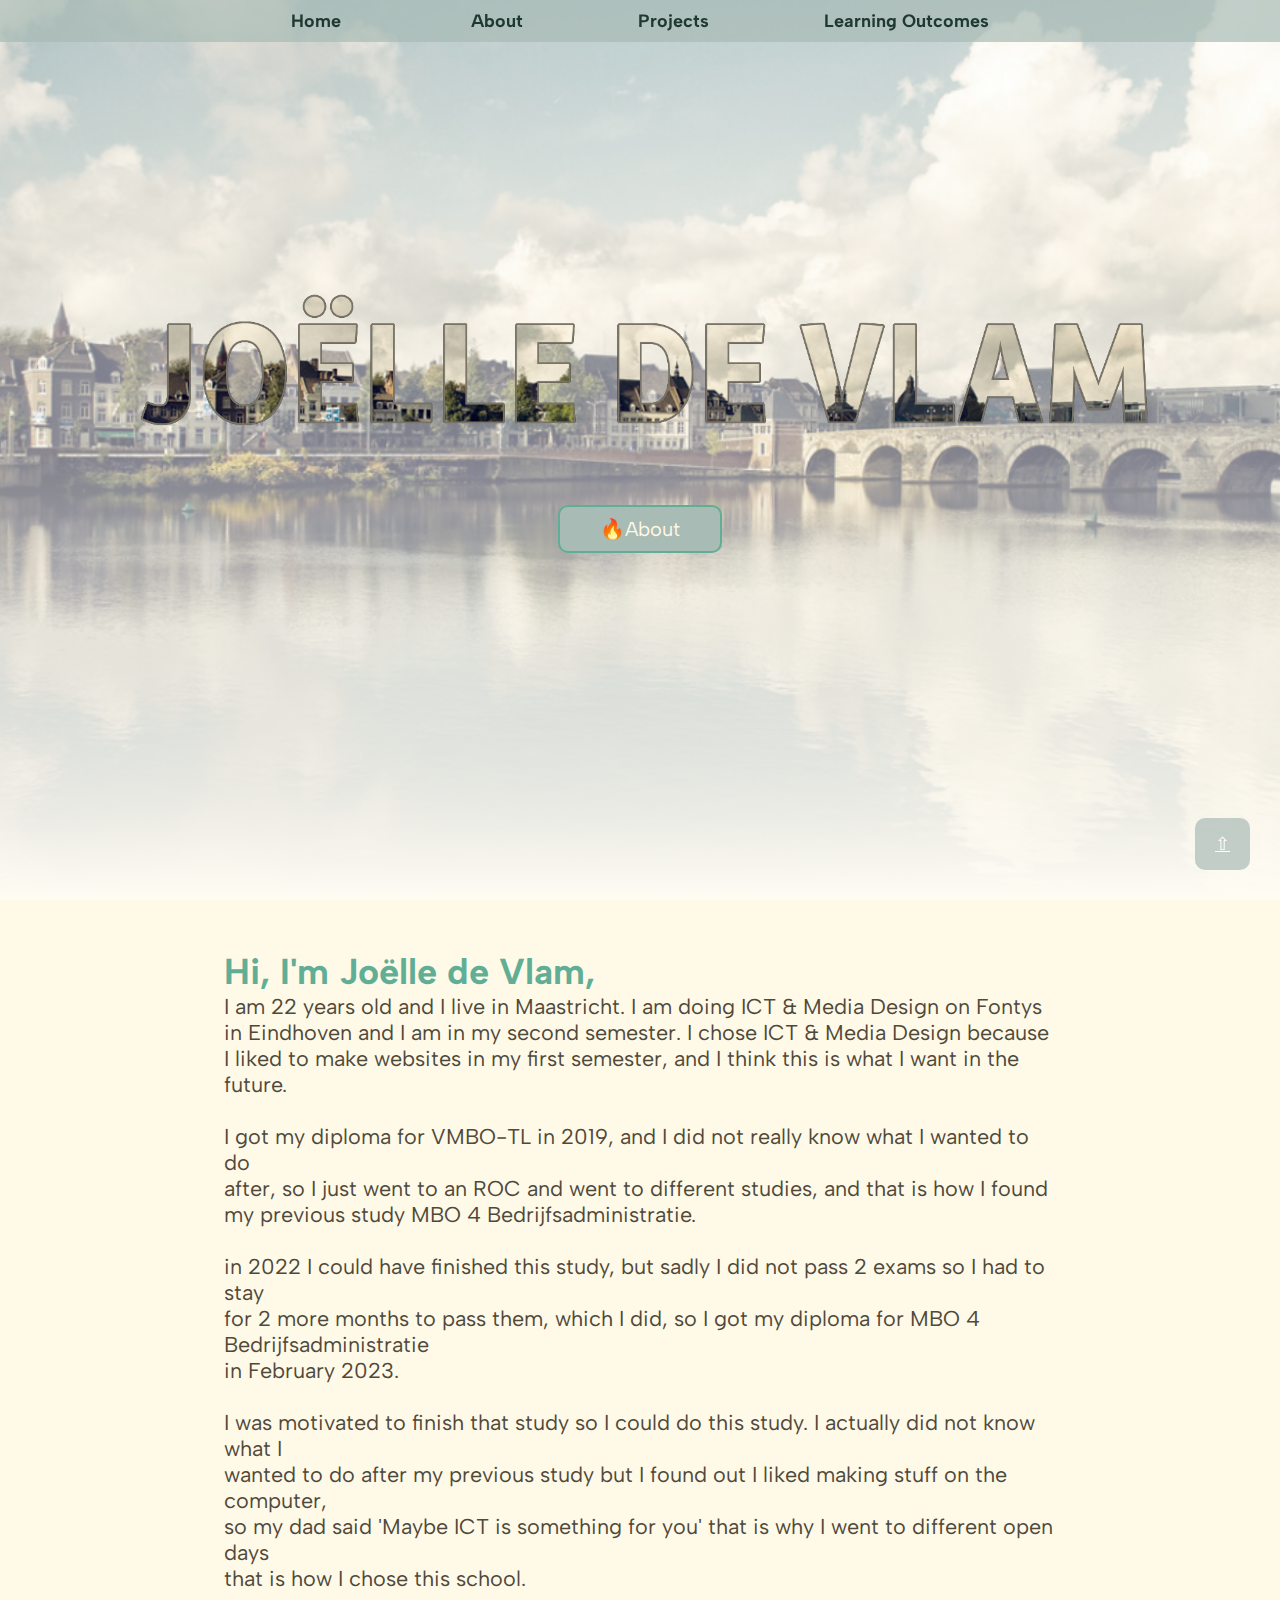
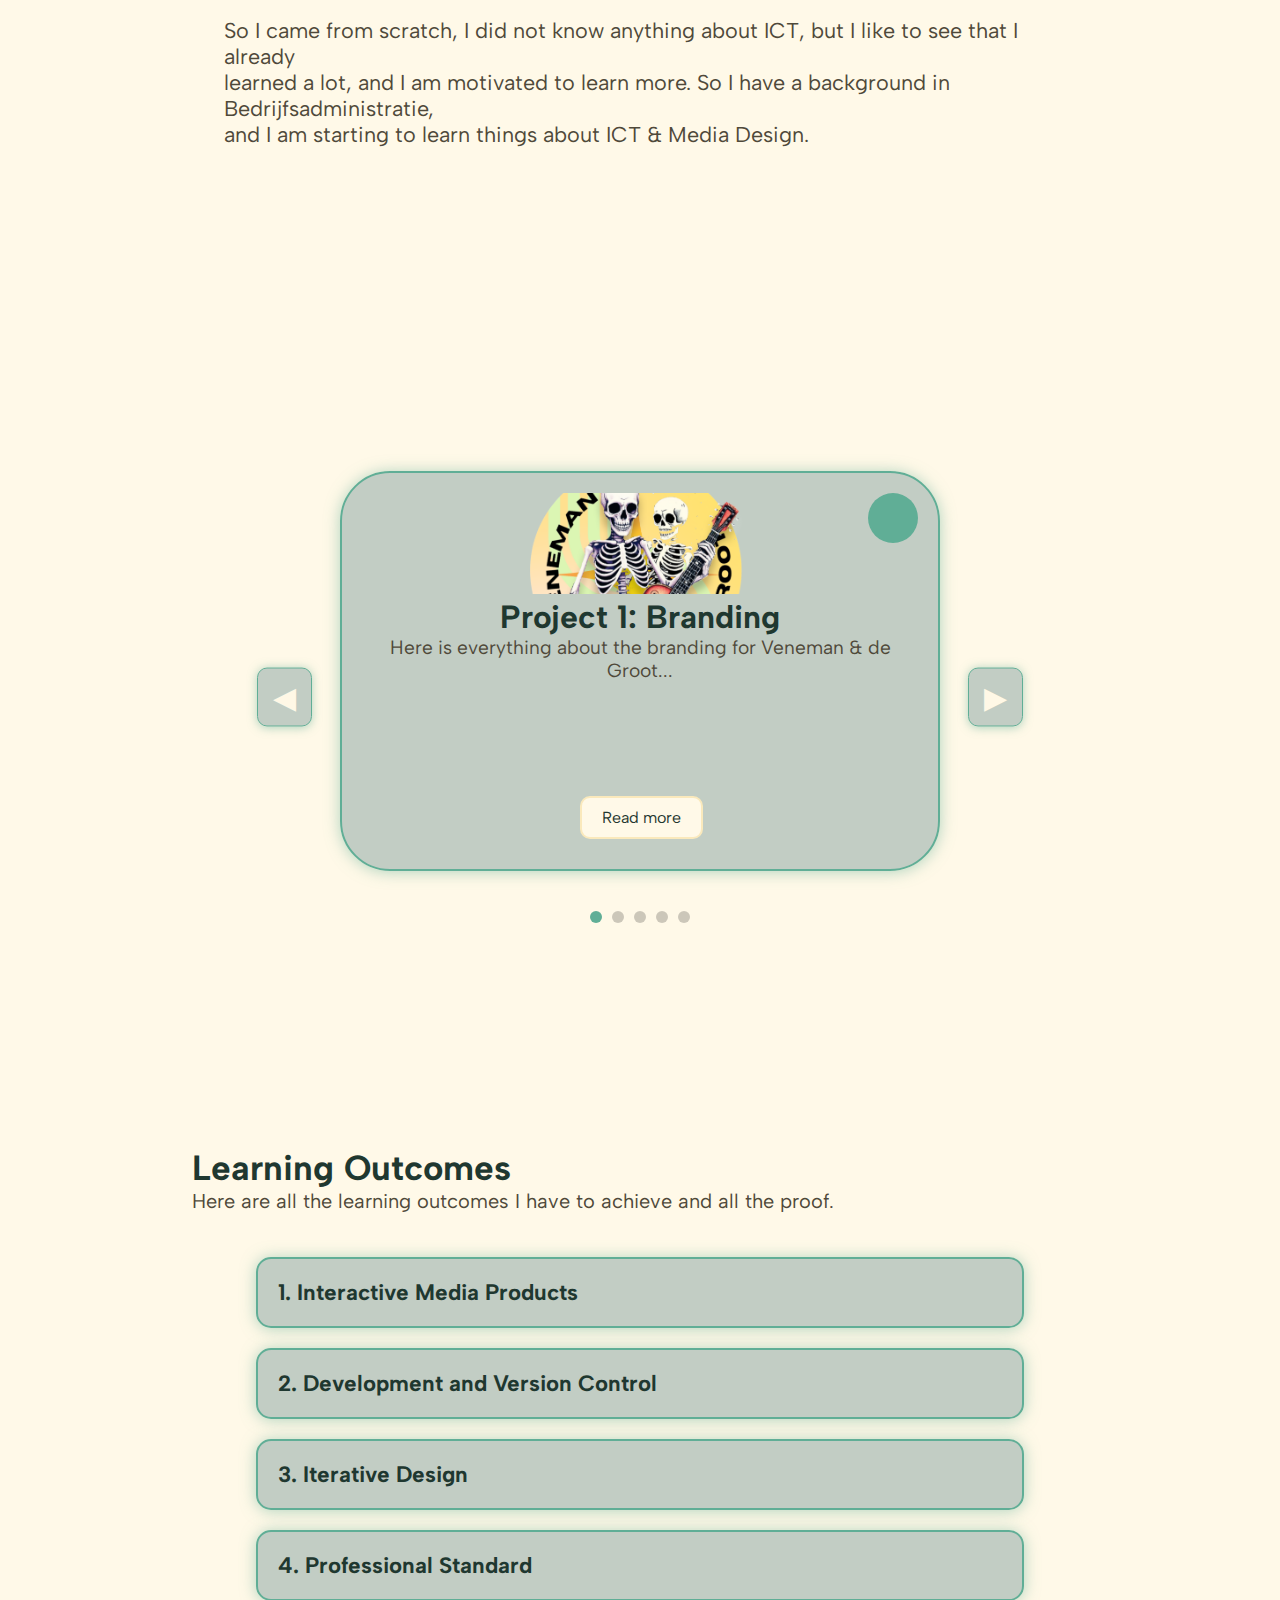
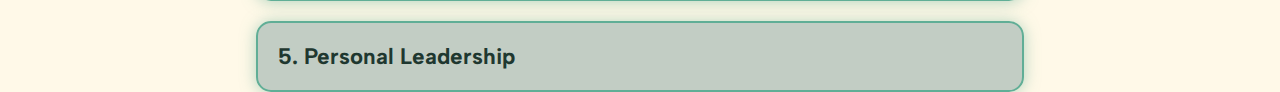
==== commit 5e7b8e6b: "Added information to LO 2 and made the design better" ====
--- a/index.html
+++ b/index.html
@@ -48,13 +48,6 @@
             <button class="arrow left-arrow">&#9664;</button>
             <button class="arrow right-arrow">&#9654;</button>
 
-        <div class="project">
-            <div class="circle-loader"></div>
-            <img src="/images/Introweek1.jpeg" alt="Introweek" style="width: 40%;">
-            <h2>Introduction week</h2>
-            <p>Here you can see the product which can be reality in 50 years...<br><br></p>
-            <a href="/projects/project0.html" class="read-more">Read more</a>
-        </div>  
 
         <div class="project">
             <div class="circle-loader"></div>
@@ -103,7 +96,6 @@
             <span class="dot" data-project="3"></span>
             <span class="dot" data-project="4"></span>
             <span class="dot" data-project="5"></span>
-            <span class="dot" data-project="6"></span>
         </div>
     </div>
 
--- a/CSS/styles.css
+++ b/CSS/styles.css
@@ -122,13 +122,13 @@
     transform: translateX(-50%);
     z-index: 2;
     margin-top: 10px;
-    padding: 10px 30px;
+    padding: 10px 40px;
     background-color: #A8BBB5;
     color: #fff8e6;
     text-decoration: none;
     border-radius: 10px;
     border: 2px solid #60ae96;
-    font-size: 16px;
+    font-size: 20px;
     transition: background-color 0.3s;
 
 }
@@ -161,10 +161,9 @@
 
 /* About tekst design */
 .about {
-    margin-top: 50px;
-    padding-left: 300px;
-    padding-right: 50px;
-    min-height: 100vh;
+    padding-top: 50px;
+    width: 65%;
+    margin: auto;
     text-align: left;
     font-size: 18px;
     margin-bottom: 100px;
@@ -173,9 +172,12 @@
 /* Project container design */
 .project-page {
     display: flex;
-    justify-content: left;
+    justify-content: center;
     align-items: center;
+    position: relative;
     height: 100vh;
+    width: 70%;
+    margin: 0 auto;
     flex-direction: column;
     gap: 20px;
     scroll-margin-top: 80px;
@@ -189,7 +191,7 @@
     height: 50px;
     border-radius: 50%;
     background-color: rgba(96, 174, 150, 1);
-    animation: fade-out 5s linear forwards;
+    animation: fade-out 3s linear forwards;
     opacity: 1;
 }
 
@@ -277,101 +279,6 @@
         transform: scale(1.05);
         box-shadow: 0 0 20px 4px rgba(96, 174, 150, 0.7);
     }
-}
-
-
-/* Outcome knoppen design design */
-.outcome-container {
-    display: flex;
-    flex-direction: row;
-    align-items: center;
-    justify-content: space-between;
-    padding: 20px;
-    margin-bottom: 20px; 
-    margin-left: 45px ;
-    margin-right: 45px;
-    background-color: rgba(168, 187, 181, 0.7); 
-    border: 2px solid rgba(96, 174, 150, 1);
-    border-radius: 15px; 
-    box-shadow: 0 1px 15px rgba(96, 174, 150, 0.5); 
-    min-width: 550px;
-    overflow: hidden;
-    position: relative;
-    transition: transform 0.3s;
-}
-
-.outcome-container::after {
-    content: '🔥';
-    font-size: 1.5em;
-    color: #fff8e6;
-    position: absolute;
-    right: 20px;
-    opacity: 0;
-    transition: transform 0.3s ease-in-out;
-    filter: hue-rotate(180deg) saturate(0.3) brightness(1.2);
-}
-
-.outcome-container:hover::after {
-    opacity: 1;
-    transform: translateX(5px);
-}
-  
-.outcomes-wrapper {
-    flex-direction: column;
-    width: 100%; 
-    gap: 20px; 
-}
-
-.outcome-link, .outcome-link h3 {
-    color: #1f3830;
-    text-decoration: none;
-}
-
-.outcome-container:hover {
-    box-shadow: 0 5px 15px rgba(168, 187, 181, 0.7);
-    background-color: rgba(168, 187, 181, 1);
-    transition: box-shadow, background-color 0.3s ease-in-out;
-    transform: scale(1.03);
-
-}
-
-.outcome-link {
-    display: block;
-    text-decoration: none;
-}
-
-.LO{
-    margin-left: 49px;
-}
-
-.LO h2 {
-    font-size: 35px;
-}
-
-.LO p {
-    font-size: 20px;
-}
-
-/* Scroll button design */
-#scrollToTopButton {
-    position: fixed;
-    bottom: 30px;
-    right: 30px;
-    z-index: 100000;
-    border: none;
-    outline: none;
-    background: rgba(168, 187, 181, 0.7);
-    color: #fff;
-    cursor: pointer;
-    padding: 15px 20px;
-    border-radius: 10px;
-    font-size: 18px;
-}
-
-#scrollToTopButton:hover {
-    background: rgba(168, 187, 181, 1);
-    transition: 0.3s ease-in-out;
-    box-shadow: 0 5px 20px rgba(168, 187, 181, 0.7);
 }
 
 /* Arrow bij projecten design */
@@ -424,16 +331,115 @@
     right: 20px;
 }
 
+
+/* Outcome knoppen design design */
+.outcome-container {
+    display: flex;
+    flex-direction: row;
+    align-items: center;
+    justify-content: space-between;
+    padding: 20px;
+    margin: auto;
+    max-width: 60%;
+    background-color: rgba(168, 187, 181, 0.7); 
+    border: 2px solid rgba(96, 174, 150, 1);
+    border-radius: 15px; 
+    box-shadow: 0 1px 15px rgba(96, 174, 150, 0.5); 
+    transition: transform 0.3s;
+    gap: 10px;
+    margin-top: 20px;
+}
+
+.outcome-container::after {
+    content: '🔥';
+    font-size: 1.5em;
+    color: #fff8e6;
+    position: absolute;
+    right: 20px;
+    opacity: 0;
+    transition: transform 0.3s ease-in-out;
+    filter: hue-rotate(180deg) saturate(0.3) brightness(1.2);
+}
+
+.outcome-container:hover::after {
+    opacity: 1;
+    transform: translateX(5px);
+}
+  
+.outcomes-wrapper {
+    flex-direction: column;
+    width: 100%; 
+}
+
+.outcome-link, .outcome-link h3 {
+    color: #1f3830;
+    text-decoration: none;
+}
+
+.outcome-container:hover {
+    box-shadow: 0 5px 15px rgba(168, 187, 181, 0.7);
+    background-color: rgba(168, 187, 181, 1);
+    transition: box-shadow, background-color 0.3s ease-in-out;
+    transform: scale(1.03);
+
+}
+
+.outcome-link {
+    display: block;
+    text-decoration: none;
+}
+
+.LO{
+    display: flex;
+    flex-direction: column;
+    width: 70%;
+    margin: 0 auto;
+}
+
+.LO h2 {
+    font-size: 35px;
+}
+
+.LO p {
+    font-size: 20px;
+}
+
+/* Scroll button design */
+#scrollToTopButton {
+    position: fixed;
+    bottom: 30px;
+    right: 30px;
+    z-index: 100000;
+    border: none;
+    outline: none;
+    background: rgba(168, 187, 181, 0.7);
+    color: #fff;
+    cursor: pointer;
+    padding: 15px 20px;
+    border-radius: 10px;
+    font-size: 18px;
+}
+
+#scrollToTopButton:hover {
+    background: rgba(168, 187, 181, 1);
+    transition: 0.3s ease-in-out;
+    box-shadow: 0 5px 20px rgba(168, 187, 181, 0.7);
+}
+
 /* Project pagina's design */
 .projectpage {
-    position: absolute;
-    top: 320px;
-    left: 350px;
-    transform: translate(-20%, -20%);
+    padding-top: 50px;
+    margin: auto;
+    width: 60%;
 }
 
 .projectpage h2 {
+    margin-top: 30px;
     font-size: 1.7em;
+}
+
+.projectpage h3{
+    margin-top: 30px;
 }
 
 .projectpage a {
@@ -651,3 +657,52 @@
                      0px 0px 20px rgba(255, 165, 0, 0.6),
                      0px 0px 30px rgba(255, 0, 0, 0.6);
     }
+
+    .outcome1{
+        margin: auto;
+        width: 70%;
+    }
+    
+    .outcome1 h2{
+        margin-top: 30px;
+    }
+
+    .outcome1 h3{
+        margin-top: 30px;
+        margin-left: 30px;
+    }
+      
+    .version-control-container1 {
+        display: flex; /* Zet de inhoud op een rij */
+        align-items: center; /* Zorg dat de tekst verticaal gecentreerd is met de afbeelding */
+        gap: 20px; /* Voeg ruimte toe tussen de afbeelding en de tekst */
+        background-color: rgba(168, 187, 181, 0.7) ;
+        padding: 20px;
+        margin-bottom: 20px;
+        border-radius: 25px;
+        box-shadow: 0 1px 15px rgba(96, 174, 150, 0.5);
+      }
+      
+      .version-control-img {
+        width: 50%; /* Zorg dat de afbeelding 50% van de containerbreedte is */
+        height: auto; /* Houd de originele verhouding van de afbeelding */
+        border-radius: 25px;
+        
+      }
+      
+      .version-control-text {
+        flex: 1; /* Zorg dat de tekst de resterende ruimte inneemt */
+        font-size: 16px; /* Pas de lettergrootte aan indien nodig */
+        line-height: 1.6; /* Verhoog de leesbaarheid van de tekst */
+      }
+      
+      .version-control-container2 {
+        display: flex; /* Zet de inhoud op een rij */
+        align-items: center; /* Zorg dat de tekst verticaal gecentreerd is met de afbeelding */
+        gap: 20px; /* Voeg ruimte toe tussen de afbeelding en de tekst */
+        background-color: rgba(168, 187, 181, 1) ;
+        padding: 20px;
+        margin-bottom: 20px;
+        border-radius: 25px;
+        box-shadow: 0 1px 15px rgba(96, 174, 150, 0.5);
+      }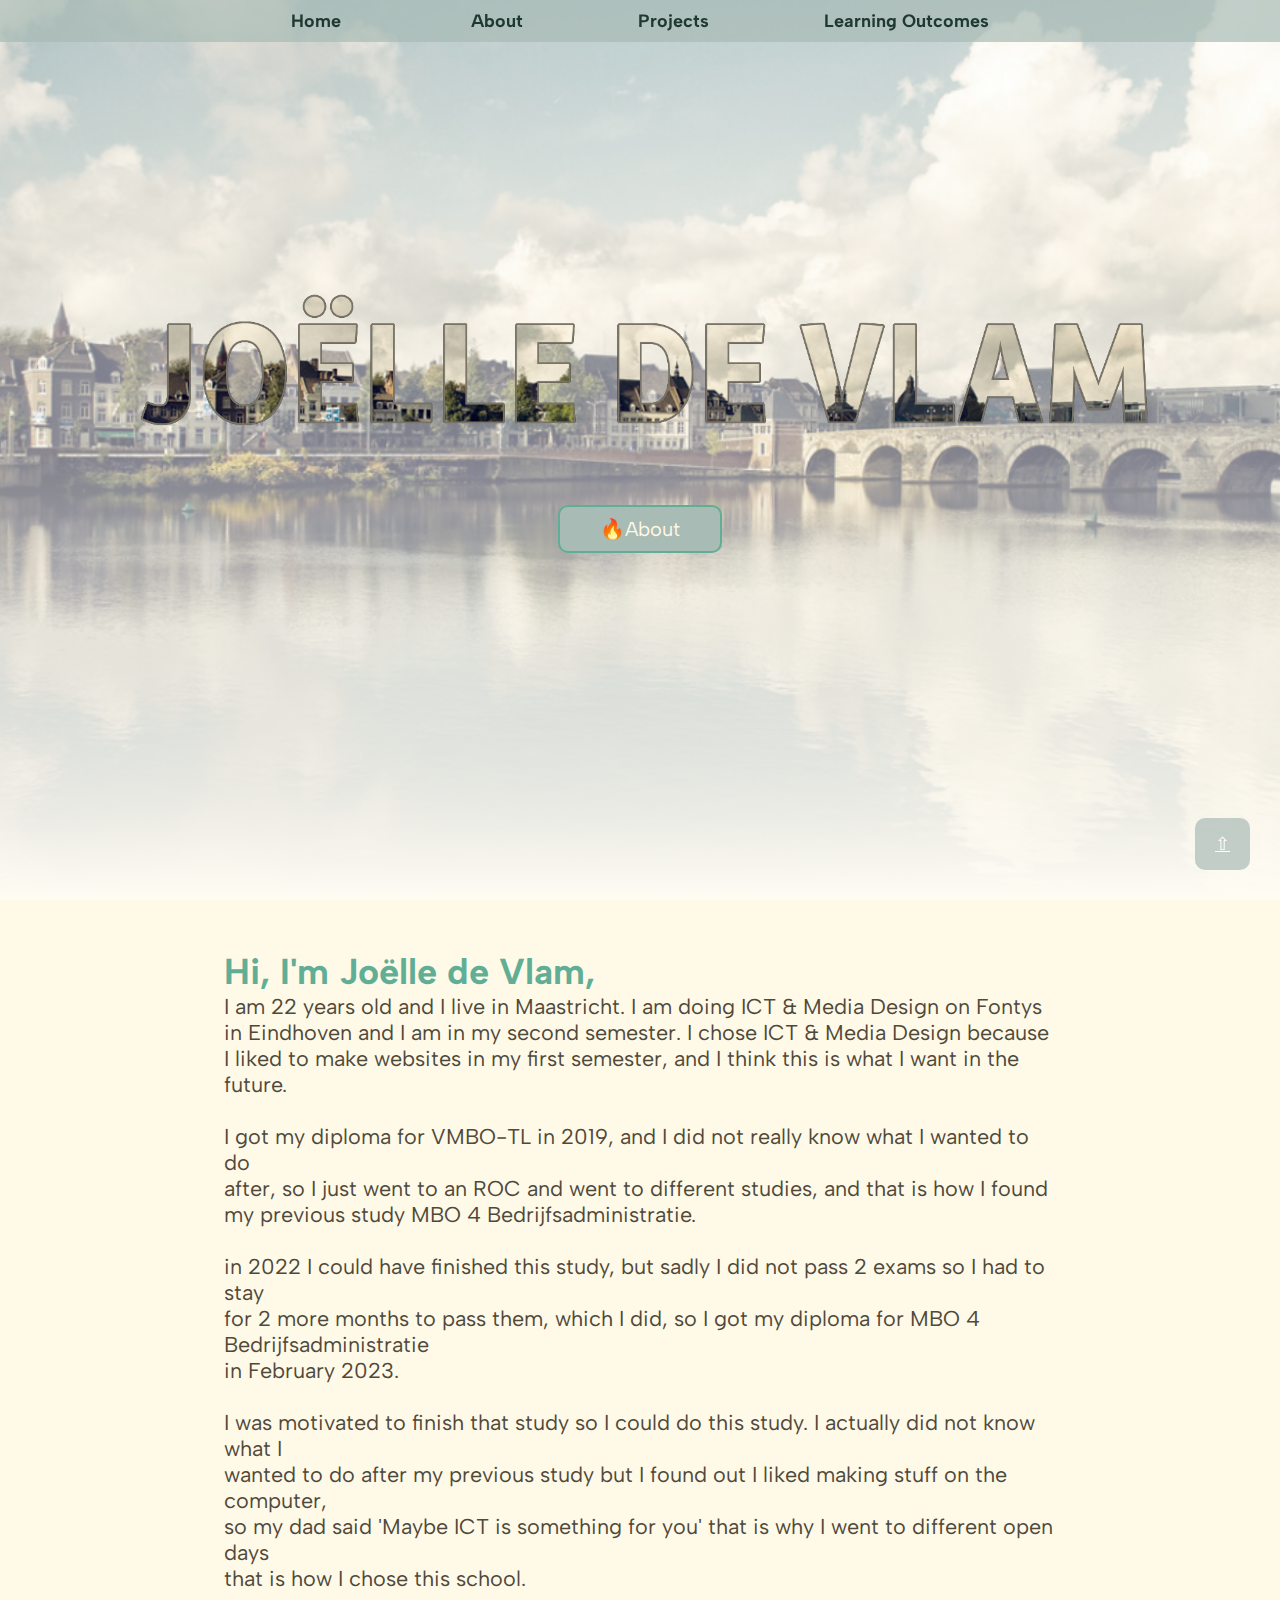
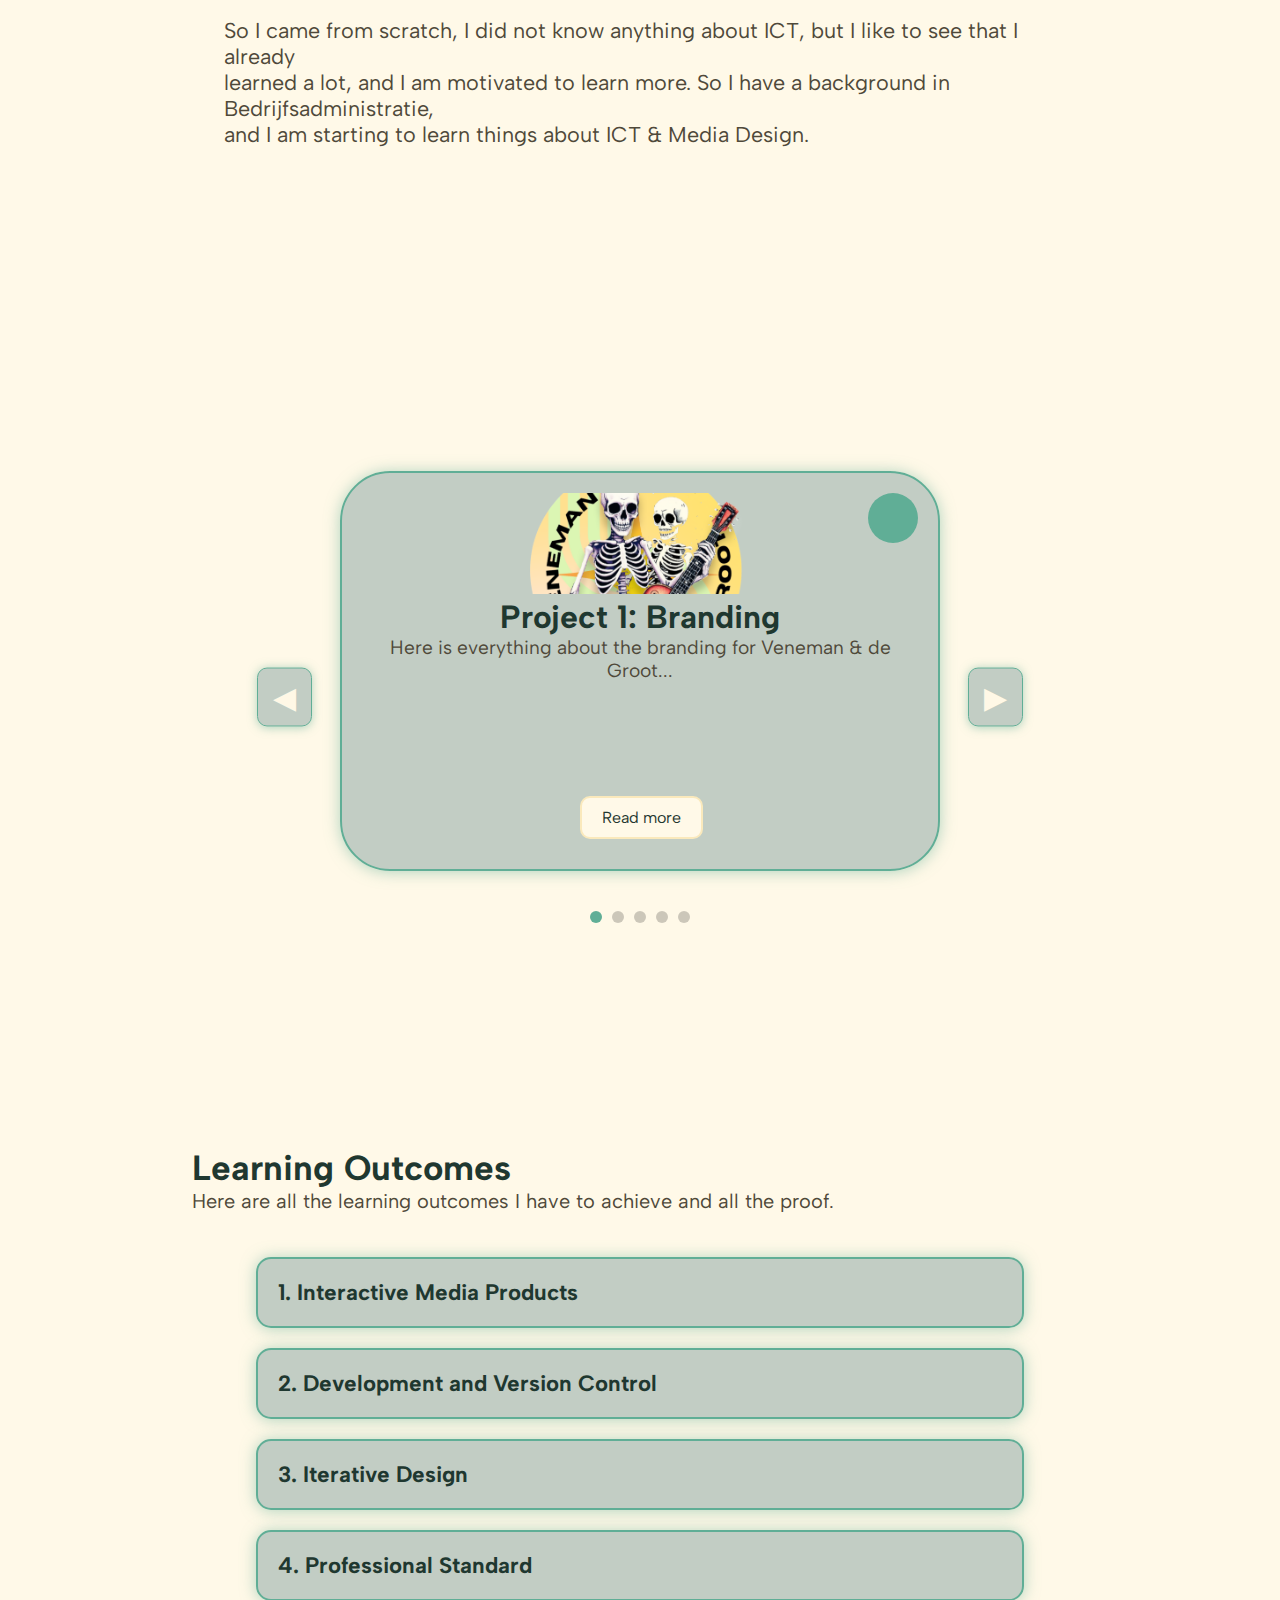
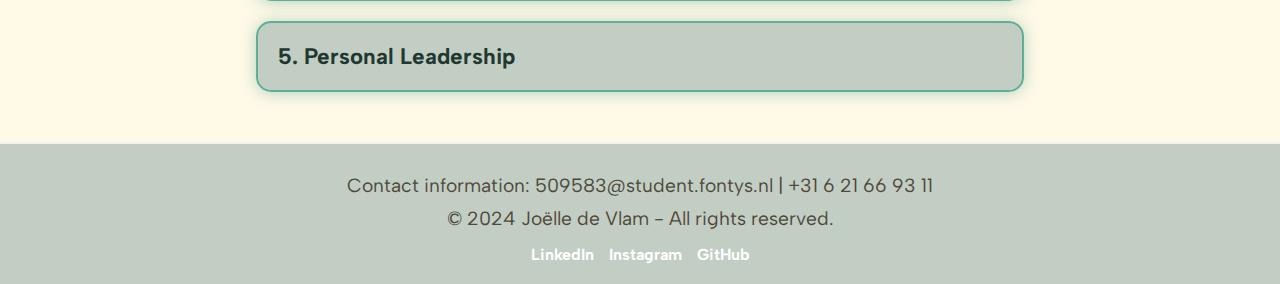
==== commit 9b3b7cca: "Added a footer and text to different project and outcomes." ====
--- a/index.html
+++ b/index.html
@@ -141,5 +141,18 @@
     <a href="#" id="scrollToTopButton" title="Naar Boven">&#8679;</a>
 
     <script src="/JS/script.js"></script>
+
+    <footer>
+        <div class="footer-content">
+          <p>Contact information: 509583@student.fontys.nl | +31 6 21 66 93 11</p>
+          <p>© 2024 Joëlle de Vlam - All rights reserved.</p>
+          <ul class="social-media">
+            <li><a href="https://www.linkedin.com/in/joëlle-de-vlam-989845303/" target="_blank">LinkedIn</a></li>
+            <li><a href="https://instagram.com/joelle.043" target="_blank">Instagram</a></li>
+            <li><a href="https://github.com/Sjowel" target="_blank">GitHub</a></li>
+          </ul>
+        </div>
+      </footer>
+      
 </body>
 </html>
--- a/CSS/styles.css
+++ b/CSS/styles.css
@@ -433,8 +433,12 @@
     width: 60%;
 }
 
+.projectpage h1{
+    margin-top: 30px;
+    margin-bottom: 30px;
+}
 .projectpage h2 {
-    margin-top: 30px;
+    scroll-margin-top: 80px;
     font-size: 1.7em;
 }
 
@@ -443,7 +447,7 @@
 }
 
 .projectpage a {
-    color: rgba(168, 187, 181, 1);
+    color: rgba(96, 174, 150, 1);
     text-decoration: none;
     font-weight: bold;
     font-size: 1.2em;
@@ -673,9 +677,9 @@
     }
       
     .version-control-container1 {
-        display: flex; /* Zet de inhoud op een rij */
-        align-items: center; /* Zorg dat de tekst verticaal gecentreerd is met de afbeelding */
-        gap: 20px; /* Voeg ruimte toe tussen de afbeelding en de tekst */
+        display: flex;
+        align-items: center;
+        gap: 20px;
         background-color: rgba(168, 187, 181, 0.7) ;
         padding: 20px;
         margin-bottom: 20px;
@@ -684,25 +688,177 @@
       }
       
       .version-control-img {
-        width: 50%; /* Zorg dat de afbeelding 50% van de containerbreedte is */
-        height: auto; /* Houd de originele verhouding van de afbeelding */
+        width: 50%;
+        height: auto;
         border-radius: 25px;
+        cursor: pointer;
         
       }
       
       .version-control-text {
-        flex: 1; /* Zorg dat de tekst de resterende ruimte inneemt */
-        font-size: 16px; /* Pas de lettergrootte aan indien nodig */
-        line-height: 1.6; /* Verhoog de leesbaarheid van de tekst */
+        flex: 1; 
+        font-size: 16px; 
+        line-height: 1.6;
+      }
+
+      .version-control-text p{
+        font-size: 1.0;
       }
       
       .version-control-container2 {
-        display: flex; /* Zet de inhoud op een rij */
-        align-items: center; /* Zorg dat de tekst verticaal gecentreerd is met de afbeelding */
-        gap: 20px; /* Voeg ruimte toe tussen de afbeelding en de tekst */
+        display: flex;
+        align-items: center;
+        gap: 20px;
         background-color: rgba(168, 187, 181, 1) ;
         padding: 20px;
         margin-bottom: 20px;
         border-radius: 25px;
         box-shadow: 0 1px 15px rgba(96, 174, 150, 0.5);
-      }+      }
+
+      .outcome1 a {
+        color: rgba(96, 174, 150, 1);
+        text-decoration: none;
+        font-weight: bold;
+        font-size: 1.2em;
+    }
+
+    .outcome1 a:hover {
+        color: rgba(96, 174, 150, 0.5);
+    }
+    
+    .modal {
+        display: none; /* Standaard verborgen */
+        position: fixed;
+        z-index: 1000;
+        left: 0;
+        top: 0;
+        width: 100%;
+        height: 100%;
+        background-color: rgba(0, 0, 0, 0.8); /* Donkere achtergrond */
+    }
+    
+    .modal-content {
+
+        margin: 5% auto;
+        display: block;
+        max-width: 80%;
+        max-height: 80%;
+    }
+    
+    .close {
+        position: absolute;
+        top: 20px;
+        right: 35px;
+        color: white;
+        font-size: 30px;
+        font-weight: bold;
+        cursor: pointer;
+    }
+
+    .modal button.prev, .modal button.next {
+        position: absolute;
+        top: 50%;
+        transform: translateY(-50%);
+        background-color: rgba(0, 0, 0, 0.5);
+        color: white;
+        border: none;
+        font-size: 24px;
+        padding: 10px;
+        cursor: pointer;
+        z-index: 10;
+    }
+    
+    .modal button.prev {
+        left: 10px;
+    }
+    
+    .modal button.next {
+        right: 10px;
+    }
+    
+    /* Bullets design */
+ul.custom-bullets1 li {
+    list-style-type: none;
+    padding-left: 25px;
+    position: relative;
+}
+
+ul.custom-bullets1 li::before {
+    content: '🔥';
+    position: absolute;
+    left: 0;
+    color: #fae9bc;
+    font-size: 18px;
+    filter: hue-rotate(180deg) saturate(0.3) brightness(1.2)
+}
+
+.bullets {
+
+    justify-content: center;
+    margin-top: 20px;
+    margin-bottom: 30px;
+    gap: 10px;
+
+}
+
+#videoplayer {
+    width: 100%;
+    height: auto;
+    margin: 0 auto;
+    display: block;
+}
+
+/* Styling footer */
+footer {
+    background-color: rgba(168, 187, 181, 0.7); 
+    color: #ffffff; 
+    padding: 20px 15px;
+    text-align: center;
+    border-top: 2px solid #f1f1f1;
+    margin-top: 50px;
+  }
+  
+
+  footer p {
+    margin: 10px 0;
+  }
+  
+
+  footer .social-media {
+    list-style: none; 
+    padding: 0;
+    margin: 15px 0 0;
+    display: flex;
+    justify-content: center;
+    gap: 15px;
+  }
+  
+  footer .social-media li {
+    display: inline;
+  }
+  
+
+  footer a {
+    color: #ffffff;
+    text-decoration: none;
+    font-weight: bold;
+    transition: color 0.3s ease;
+  }
+  
+  footer a:hover {
+    color: rgba(96, 174, 150, 0.8);
+  }
+  
+  /* Responsieve aanpassing */
+  @media (max-width: 600px) {
+    footer {
+      font-size: 12px; /* Kleinere tekst op kleine schermen */
+    }
+  
+    footer .social-media {
+      flex-direction: column; /* Verticale weergave */
+      gap: 10px;
+    }
+  }
+  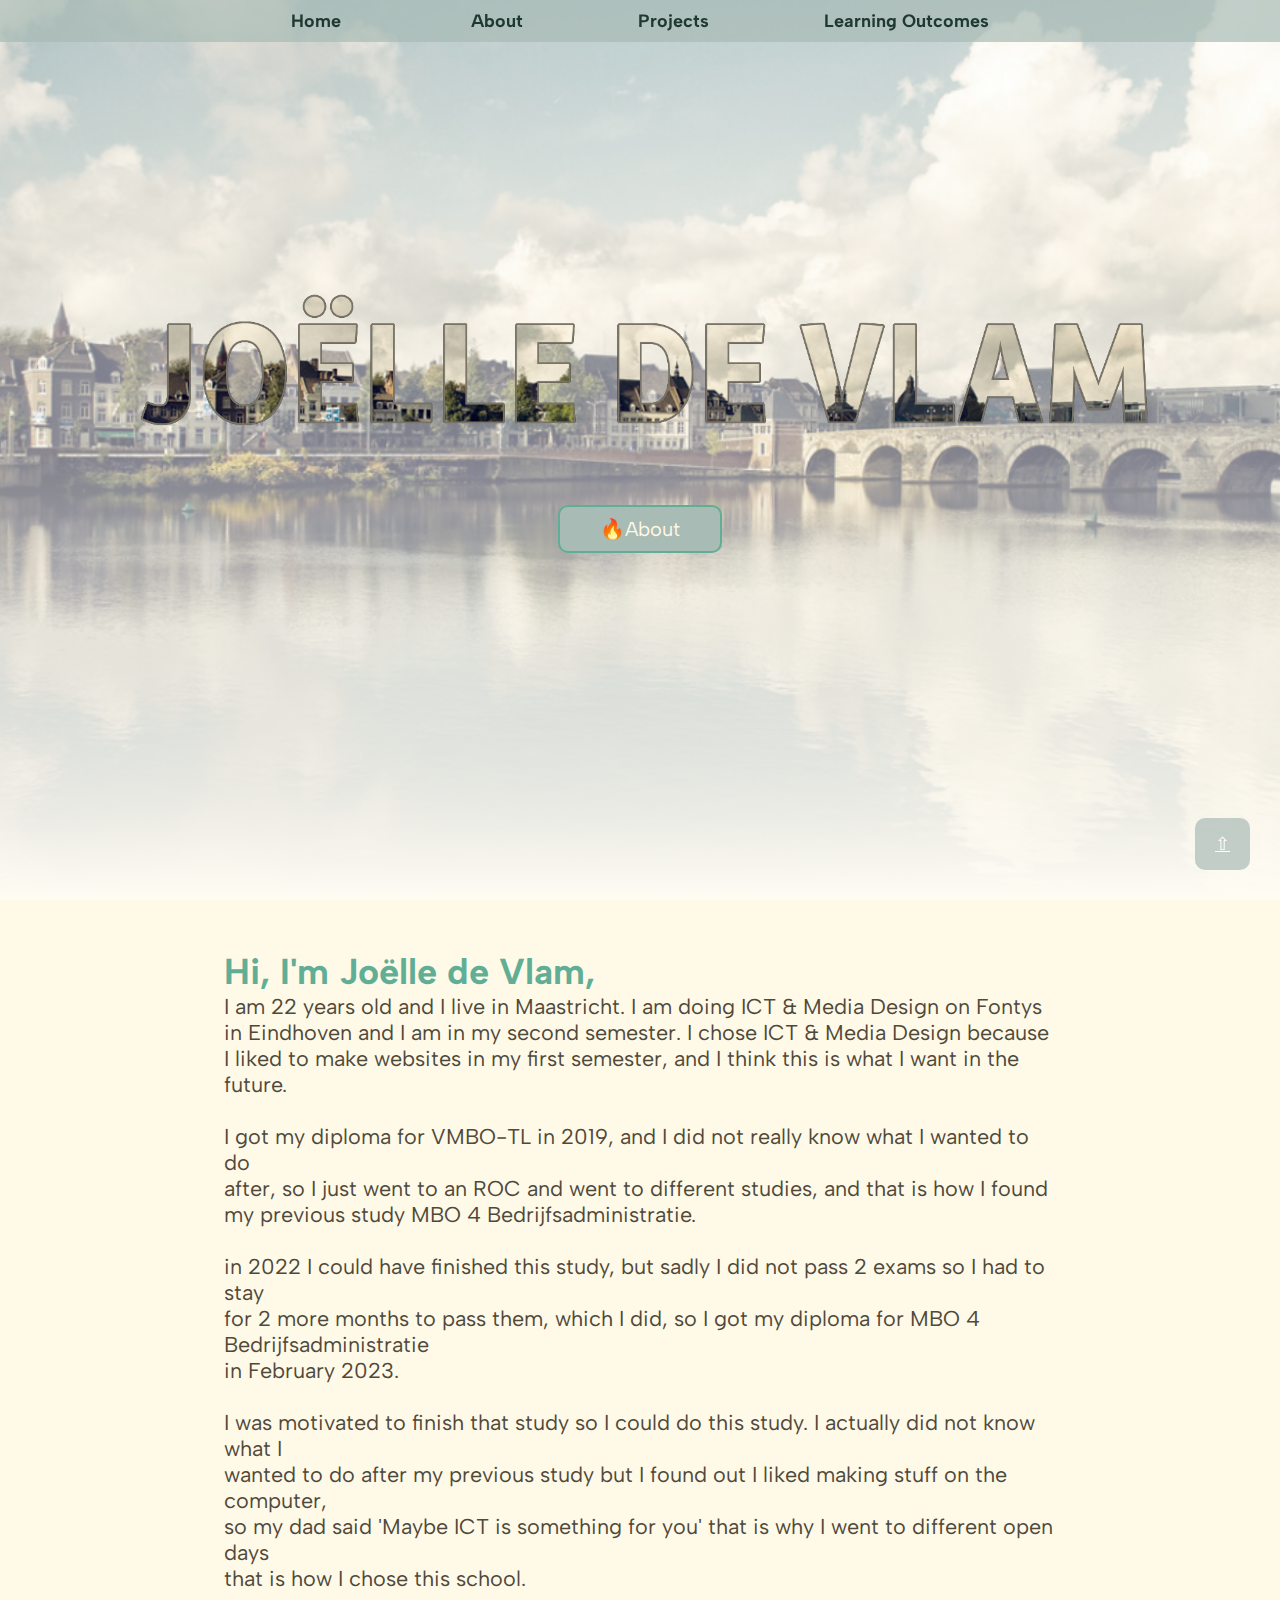
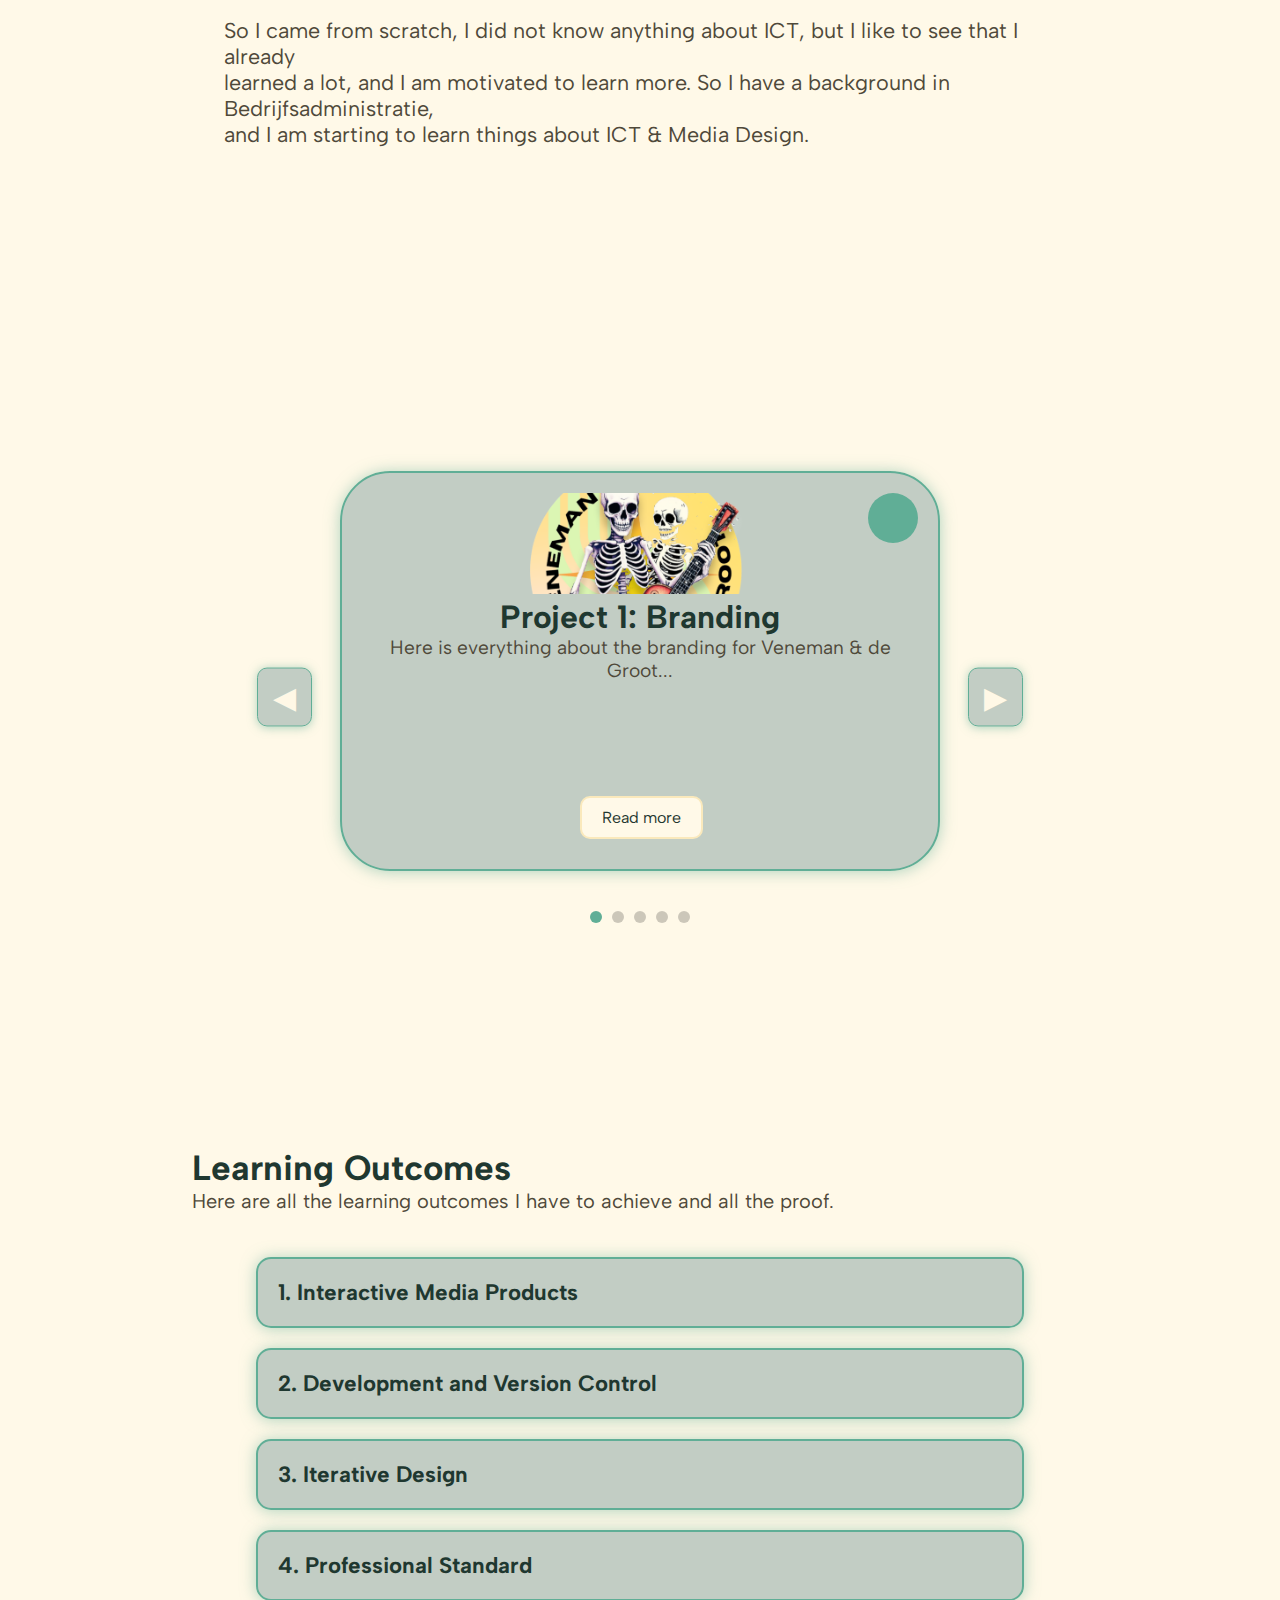
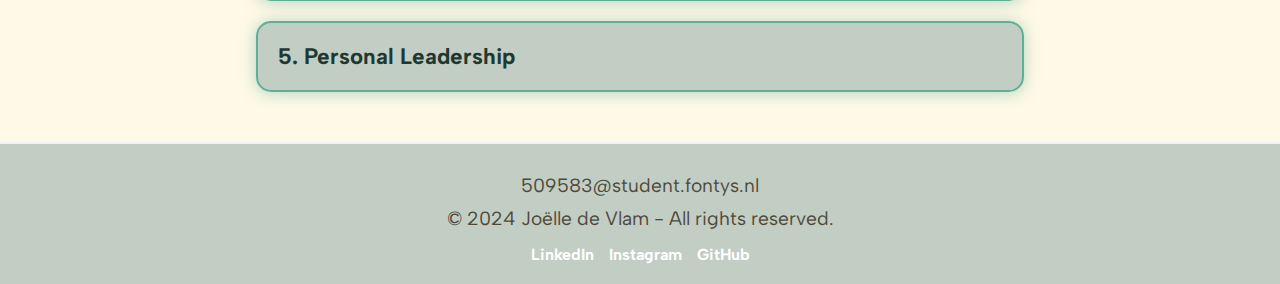
==== commit dfd8ba81: "Changed footer and put the things i dont need in brackets." ====
--- a/index.html
+++ b/index.html
@@ -144,7 +144,7 @@
 
     <footer>
         <div class="footer-content">
-          <p>Contact information: 509583@student.fontys.nl | +31 6 21 66 93 11</p>
+          <p>509583@student.fontys.nl</p>
           <p>© 2024 Joëlle de Vlam - All rights reserved.</p>
           <ul class="social-media">
             <li><a href="https://www.linkedin.com/in/joëlle-de-vlam-989845303/" target="_blank">LinkedIn</a></li>
